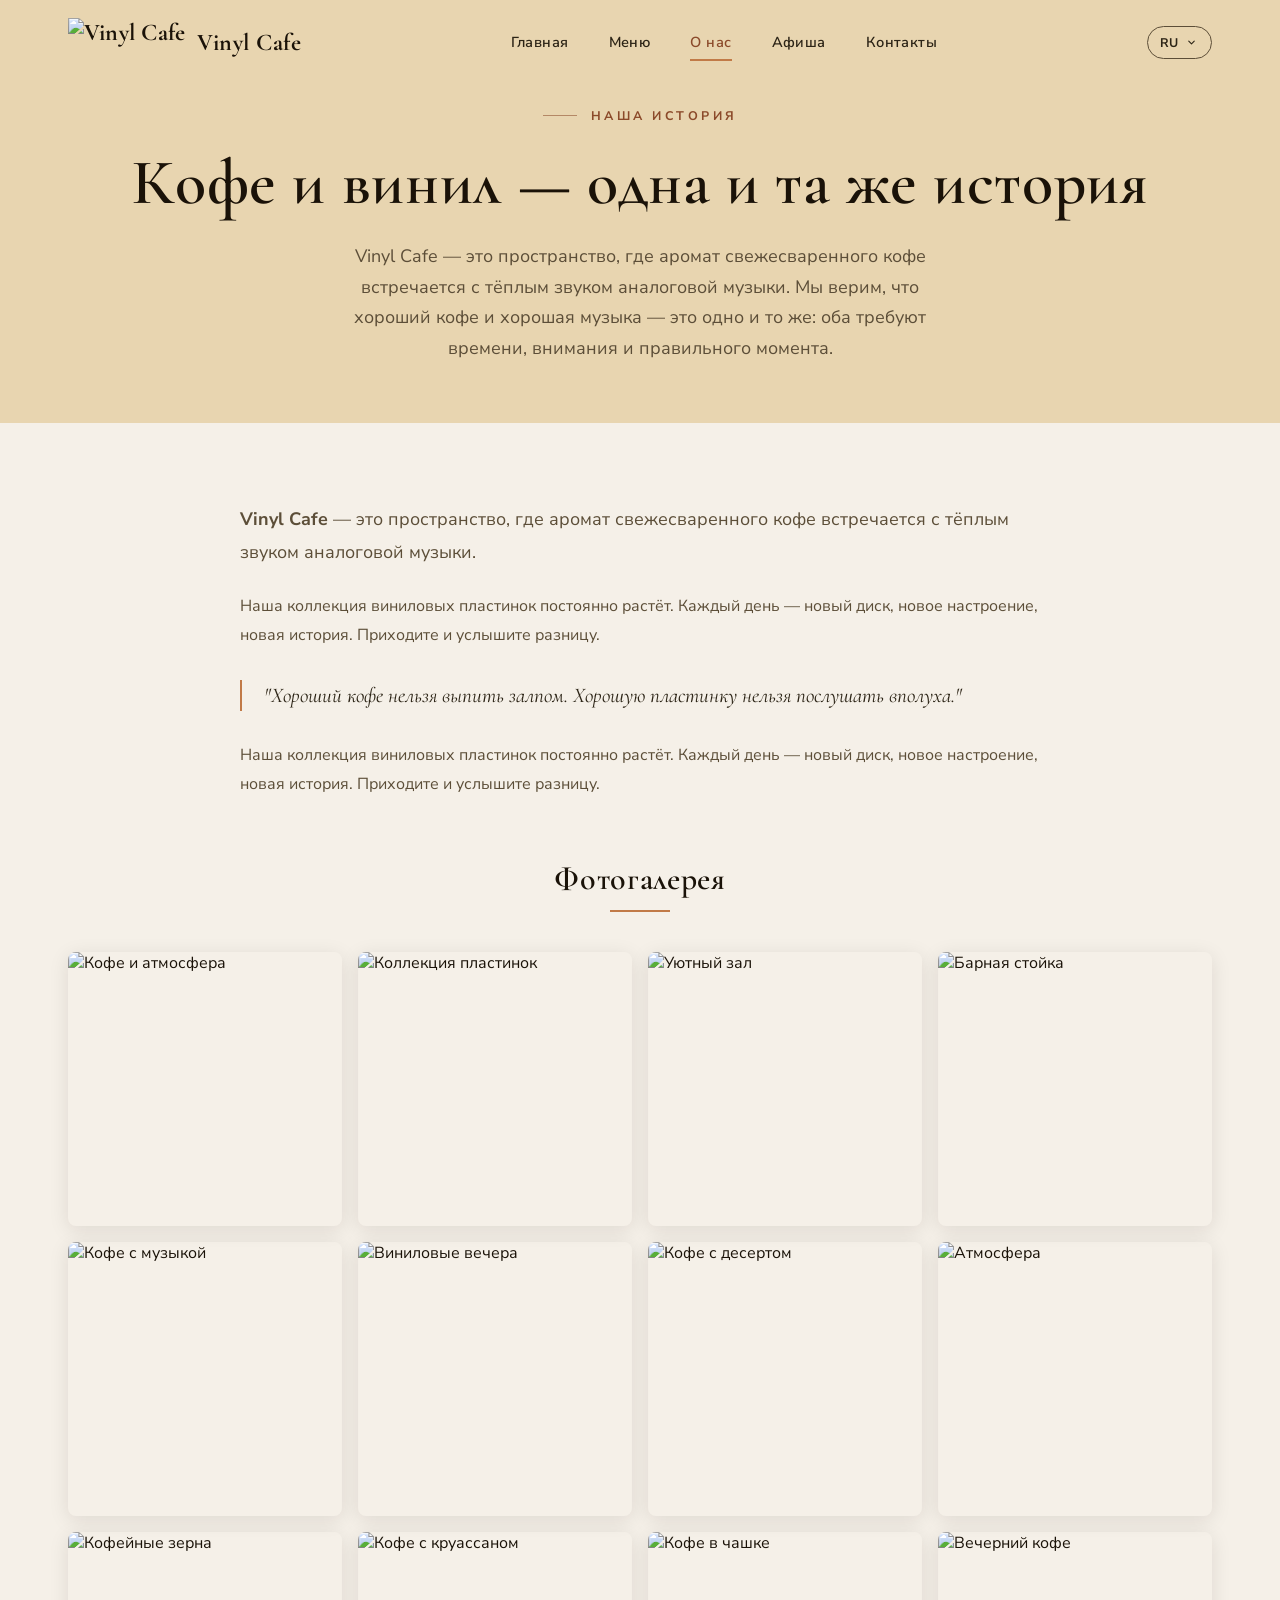
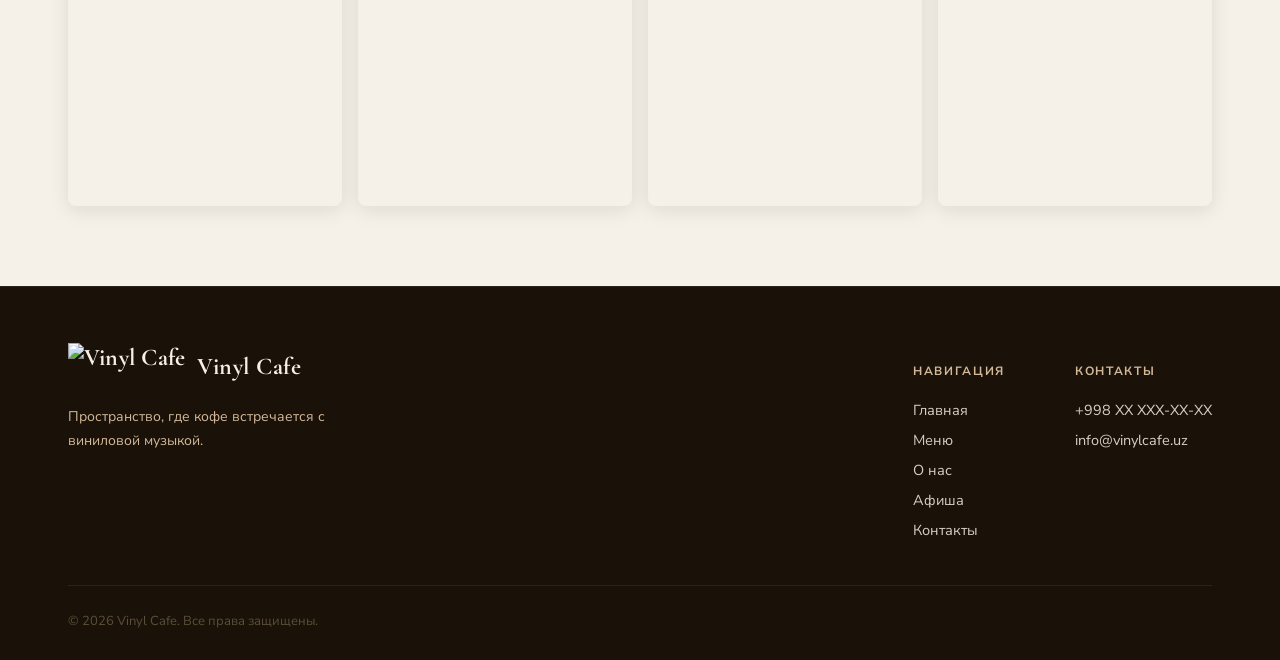
==== about.html @ 0c5d2803 "Add files via upload" ====
<!DOCTYPE html>
<html lang="ru">
<head>
<meta charset="UTF-8">
<meta name="viewport" content="width=device-width, initial-scale=1.0">
<title>О нас — Vinyl Cafe</title>
<meta name="description" content="История Vinyl Cafe — кофе и винил.">
<link rel="preconnect" href="https://fonts.googleapis.com">
<link rel="stylesheet" href="style.css">
</head>
<body>

<!-- ══════════════ NAV ══════════════ -->
<header class="nav" id="siteNav">
  <div class="nav__inner">
        <a href="index.html" class="nav__logo">
          <img src="assets/images/logo_bg.png" alt="Vinyl Cafe" class="nav__logo-img" style="height:48px; width:auto;">
          <span class="nav__logo-text">Vinyl Cafe</span>
        </a>
    <nav class="nav__links">
      <a href="index.html" class="nav__link" data-i18n="nav_home">Главная</a>
      <a href="menu.html" class="nav__link" data-i18n="nav_menu">Меню</a>
      <a href="about.html" class="nav__link active" data-i18n="nav_about">О нас</a>
      <a href="events.html" class="nav__link" data-i18n="nav_events">Афиша</a>
      <a href="contacts.html" class="nav__link" data-i18n="nav_contacts">Контакты</a>
    </nav>
    <div class="nav__right">
      <div class="lang" id="langSwitcher">
        <button class="lang__btn" type="button">
          <span id="langCurrent">RU</span>
          <svg viewBox="0 0 24 24" fill="none"><path d="M6 9l6 6 6-6" stroke-linecap="round" stroke-linejoin="round"/></svg>
        </button>
        <div class="lang__menu">
          <button class="lang__item" data-lang="ru"><span class="lang__flag">RU</span> Русский</button>
          <button class="lang__item" data-lang="en"><span class="lang__flag">EN</span> English</button>
          <button class="lang__item" data-lang="uz"><span class="lang__flag">UZ</span> O'zbekcha</button>
        </div>
      </div>
      <button class="nav__burger" id="burgerBtn"><span></span><span></span><span></span></button>
    </div>
  </div>
</header>

<div class="nav__overlay" id="navOverlay"></div>
<div class="nav__drawer" id="navDrawer">
  <button class="nav__drawer-close" id="drawerClose">
    <svg viewBox="0 0 24 24" fill="none"><path d="M6 6l12 12M18 6L6 18" stroke-linecap="round"/></svg>
  </button>
  <div class="nav__drawer-links">
    <a href="index.html" data-i18n="nav_home">Главная</a>
    <a href="menu.html" data-i18n="nav_menu">Меню</a>
    <a href="about.html" data-i18n="nav_about">О нас</a>
    <a href="events.html" data-i18n="nav_events">Афиша</a>
    <a href="contacts.html" data-i18n="nav_contacts">Контакты</a>
  </div>
</div>

<!-- ══════════════ ABOUT HERO ══════════════ -->
<section class="page-hero" style="background:var(--brown-1);">
  <div class="container" style="text-align:center; padding:100px 0 60px;">
    <div class="eyebrow" style="justify-content:center;" data-i18n="about_eyebrow">Наша история</div>
    <h1 style="font-size:clamp(40px,5vw,64px); margin-top:20px;" data-i18n="about_title">Кофе и винил — одна и та же история</h1>
    <p style="max-width:600px; margin:20px auto 0; font-size:18px;" data-i18n="about_p1">Vinyl Cafe — это пространство, где аромат свежесваренного кофе встречается с тёплым звуком аналоговой музыки.</p>
  </div>
</section>

<!-- ══════════════ ABOUT CONTENT + ГАЛЕРЕЯ ══════════════ -->
<section class="about-page">
  <div class="container">
    <!-- Текстовая часть -->
    <div class="about-page__text-full reveal">
      <div class="about-page__text-full-inner">
        <p style="font-size:18px; line-height:1.8; margin-bottom:24px;">
          <strong>Vinyl Cafe</strong> — это пространство, где аромат свежесваренного кофе встречается с тёплым звуком аналоговой музыки.
        </p>
        <p style="font-size:16px; line-height:1.8; color:var(--ink-light); margin-bottom:24px;" data-i18n="about_p2">
          Мы верим, что хороший кофе и хорошая музыка — это одно и то же: оба требуют времени, внимания и правильного момента.
        </p>
        <div class="about-page__quote">
          "Хороший кофе нельзя выпить залпом. Хорошую пластинку нельзя послушать вполуха."
        </div>
        <p style="font-size:16px; line-height:1.8; color:var(--ink-light); margin-top:24px;">
          Наша коллекция виниловых пластинок постоянно растёт. Каждый день — новый диск, новое настроение, новая история. Приходите и услышите разницу.
        </p>
      </div>
    </div>

    <!-- ══════ ПОЛНОЦЕННАЯ ГАЛЕРЕЯ ══════ -->
    <div class="about-page__gallery-full">
      <h3 class="gallery-title">Фотогалерея</h3>
      <div class="gallery-full-grid">
        <div class="gallery-full-item" onclick="openLightbox(this)">
          <img src="assets/images/пример.jpeg" alt="Кофе и атмосфера">
          <div class="gallery-full-item__overlay">
            <span class="gallery-full-item__icon">🔍</span>
            <span class="gallery-full-item__title">Кофе и атмосфера</span>
          </div>
        </div>
        <div class="gallery-full-item" onclick="openLightbox(this)">
          <img src="assets/images/пример.jpeg" alt="Коллекция пластинок">
          <div class="gallery-full-item__overlay">
            <span class="gallery-full-item__icon">🔍</span>
            <span class="gallery-full-item__title">Коллекция пластинок</span>
          </div>
        </div>
        <div class="gallery-full-item" onclick="openLightbox(this)">
          <img src="assets/images/пример.jpeg" alt="Уютный зал">
          <div class="gallery-full-item__overlay">
            <span class="gallery-full-item__icon">🔍</span>
            <span class="gallery-full-item__title">Уютный зал</span>
          </div>
        </div>
        <div class="gallery-full-item" onclick="openLightbox(this)">
          <img src="assets/images/пример.jpeg" alt="Барная стойка">
          <div class="gallery-full-item__overlay">
            <span class="gallery-full-item__icon">🔍</span>
            <span class="gallery-full-item__title">Барная стойка</span>
          </div>
        </div>
        <div class="gallery-full-item" onclick="openLightbox(this)">
          <img src="assets/images/пример.jpeg" alt="Кофе с музыкой">
          <div class="gallery-full-item__overlay">
            <span class="gallery-full-item__icon">🔍</span>
            <span class="gallery-full-item__title">Кофе с музыкой</span>
          </div>
        </div>
        <div class="gallery-full-item" onclick="openLightbox(this)">
          <img src="assets/images/пример.jpeg" alt="Виниловые вечера">
          <div class="gallery-full-item__overlay">
            <span class="gallery-full-item__icon">🔍</span>
            <span class="gallery-full-item__title">Виниловые вечера</span>
          </div>
        </div>
        <div class="gallery-full-item" onclick="openLightbox(this)">
          <img src="assets/images/пример.jpeg" alt="Кофе с десертом">
          <div class="gallery-full-item__overlay">
            <span class="gallery-full-item__icon">🔍</span>
            <span class="gallery-full-item__title">Кофе с десертом</span>
          </div>
        </div>
        <div class="gallery-full-item" onclick="openLightbox(this)">
          <img src="assets/images/пример.jpeg" alt="Атмосфера">
          <div class="gallery-full-item__overlay">
            <span class="gallery-full-item__icon">🔍</span>
            <span class="gallery-full-item__title">Атмосфера</span>
          </div>
        </div>
        <div class="gallery-full-item" onclick="openLightbox(this)">
          <img src="assets/images/пример.jpeg" alt="Кофейные зерна">
          <div class="gallery-full-item__overlay">
            <span class="gallery-full-item__icon">🔍</span>
            <span class="gallery-full-item__title">Кофейные зерна</span>
          </div>
        </div>
        <div class="gallery-full-item" onclick="openLightbox(this)">
          <img src="assets/images/пример.jpeg" alt="Кофе с круассаном">
          <div class="gallery-full-item__overlay">
            <span class="gallery-full-item__icon">🔍</span>
            <span class="gallery-full-item__title">Кофе с круассаном</span>
          </div>
        </div>
        <div class="gallery-full-item" onclick="openLightbox(this)">
          <img src="assets/images/пример.jpeg" alt="Кофе в чашке">
          <div class="gallery-full-item__overlay">
            <span class="gallery-full-item__icon">🔍</span>
            <span class="gallery-full-item__title">Кофе в чашке</span>
          </div>
        </div>
        <div class="gallery-full-item" onclick="openLightbox(this)">
          <img src="assets/images/пример.jpeg" alt="Вечерний кофе">
          <div class="gallery-full-item__overlay">
            <span class="gallery-full-item__icon">🔍</span>
            <span class="gallery-full-item__title">Вечерний кофе</span>
          </div>
        </div>
      </div>
    </div>
  </div>
</section>

<!-- ══════════════ LIGHTBOX ══════════════ -->
<div class="lightbox" id="lightbox" onclick="closeLightbox()">
  <button class="lightbox__close" onclick="closeLightbox()">✕</button>
  <div class="lightbox__content">
    <img class="lightbox__img" id="lightboxImg" src="" alt="">
    <div class="lightbox__caption" id="lightboxCaption"></div>
  </div>
</div>

<!-- ══════════════ FOOTER ══════════════ -->
<footer class="footer">
  <div class="container">
    <div class="footer__top">
      <div class="footer__brand">
<a href="index.html" class="nav__logo">
  <img src="assets/images/logo_bg.png" alt="Vinyl Cafe" class="nav__logo-img" style="height:48px; width:auto;">
  <span class="nav__logo-text">Vinyl Cafe</span>
</a>
<p data-i18n="footer_desc">Пространство, где кофе встречается с виниловой музыкой.</p>
      </div>
      <div class="footer__cols">
        <div class="footer__col">
          <h5 data-i18n="footer_nav">Навигация</h5>
          <a href="index.html" data-i18n="nav_home">Главная</a>
          <a href="menu.html" data-i18n="nav_menu">Меню</a>
          <a href="about.html" data-i18n="nav_about">О нас</a>
          <a href="events.html" data-i18n="nav_events">Афиша</a>
          <a href="contacts.html" data-i18n="nav_contacts">Контакты</a>
        </div>
        <div class="footer__col">
          <h5 data-i18n="footer_contacts">Контакты</h5>
          <a href="tel:+998900000000">+998 XX XXX-XX-XX</a>
          <a href="mailto:info@vinylcafe.uz">info@vinylcafe.uz</a>
        </div>
      </div>
    </div>
    <div class="footer__bottom">
      <span>© 2026 Vinyl Cafe. <span data-i18n="footer_rights">Все права защищены.</span></span>
    </div>
  </div>
</footer>

<script>
// ══════════════ LIGHTBOX ══════════════
function openLightbox(el) {
  const img = el.querySelector('img');
  const title = el.querySelector('.gallery-full-item__title');
  const lightbox = document.getElementById('lightbox');
  const lightboxImg = document.getElementById('lightboxImg');
  const lightboxCaption = document.getElementById('lightboxCaption');
  
  lightboxImg.src = img.src;
  lightboxImg.alt = img.alt;
  lightboxCaption.textContent = title ? title.textContent : img.alt;
  lightbox.classList.add('active');
  document.body.style.overflow = 'hidden';
}

function closeLightbox() {
  const lightbox = document.getElementById('lightbox');
  lightbox.classList.remove('active');
  document.body.style.overflow = '';
}

document.addEventListener('keydown', function(e) {
  if (e.key === 'Escape') closeLightbox();
});
</script>

<script src="i18n.js"></script>
<script src="script.js"></script>
</body>
</html>
---- style.css ----
@import url('https://fonts.googleapis.com/css2?family=Cormorant+Garamond:ital,wght@0,400;0,500;0,600;0,700;1,500&family=Nunito+Sans:wght@300;400;600;700;800&display=swap');

:root {
  --beige: #F5F0E8;
  --beige-dark: #EDE5D4;
  --brown-1: #E8D5B0;
  --brown-2: #D4B89A;
  --brown-3: #C8A882;
  --brown-4: #BF9B70;
  --ink: #1A1208;
  --ink-mid: #2C2416;
  --ink-light: #5C4E38;
  --accent: #C17A47;
  --accent-dark: #8B4A2A;
  --gold: #B8922A;

  --font-display: 'Cormorant Garamond', 'Georgia', serif;
  --font-body: 'Nunito Sans', 'Arial', sans-serif;

  --ease-vinyl: cubic-bezier(0.45, 0.05, 0.15, 1);
  --ease-soft: cubic-bezier(0.4, 0, 0.2, 1);

  --nav-h: 84px;
  --container: 1240px;
}

*, *::before, *::after { box-sizing: border-box; }
html { scroll-behavior: smooth; }
body {
  margin: 0;
  font-family: var(--font-body);
  color: var(--ink);
  background: var(--beige);
  -webkit-font-smoothing: antialiased;
  overflow-x: hidden;
}
h1, h2, h3, h4 {
  font-family: var(--font-display);
  font-weight: 600;
  color: var(--ink);
  margin: 0;
  letter-spacing: 0.01em;
}
p { margin: 0; line-height: 1.7; color: var(--ink-light); }
a { color: inherit; text-decoration: none; }
img { max-width: 100%; display: block; }
ul { list-style: none; margin: 0; padding: 0; }
button { font-family: inherit; cursor: pointer; background: none; border: none; }
svg { display: block; }

.container {
  max-width: var(--container);
  margin: 0 auto;
  padding: 0 48px;
}

::selection { background: var(--accent); color: var(--beige); }

.eyebrow {
  display: inline-flex;
  align-items: center;
  gap: 14px;
  font-family: var(--font-body);
  font-size: 12.5px;
  font-weight: 700;
  letter-spacing: 0.28em;
  text-transform: uppercase;
  color: var(--accent-dark);
}
.eyebrow::before {
  content: '';
  width: 34px; height: 1px;
  background: var(--accent-dark);
  opacity: 0.55;
}

.section-head {
  max-width: 640px;
  margin-bottom: 56px;
}
.section-head h2 {
  font-size: clamp(32px, 4vw, 46px);
  margin-top: 14px;
  line-height: 1.15;
}
.section-head p { margin-top: 16px; font-size: 17px; }

/* ─── Buttons ─── */
.btn {
  position: relative;
  display: inline-flex;
  align-items: center;
  gap: 10px;
  padding: 15px 32px;
  font-family: var(--font-body);
  font-size: 14px;
  font-weight: 700;
  letter-spacing: 0.05em;
  text-transform: uppercase;
  color: var(--beige);
  background: var(--ink);
  border: 1px solid var(--ink);
  border-radius: 2px;
  overflow: hidden;
  z-index: 1;
  transition: color 0.4s var(--ease-soft), border-color 0.4s var(--ease-soft);
}
.btn::before {
  content: '';
  position: absolute;
  inset: 0;
  background: var(--accent);
  transform: translateX(-102%);
  transition: transform 0.45s var(--ease-soft);
  z-index: -1;
}
.btn:hover::before { transform: translateX(0); }
.btn:hover { border-color: var(--accent); }

.btn--ghost {
  background: transparent;
  color: var(--ink);
  border: 1px solid var(--ink-light);
}
.btn--ghost::before { background: var(--ink); }
.btn--ghost:hover { color: var(--beige); border-color: var(--ink); }
.btn--ghost svg { width: 16px; height: 16px; stroke: currentColor; stroke-width: 2; transition: transform 0.3s var(--ease-soft); }
.btn--ghost:hover svg { transform: translateX(4px); }

/* ============================================================
   NAVIGATION (фикс)
   ============================================================ */
.nav {
  position: fixed;
  top: 0; left: 0; right: 0;
  z-index: 500;
  height: var(--nav-h);
  display: flex;
  align-items: center;
  background: transparent;
  transition: background 0.45s var(--ease-soft), backdrop-filter 0.45s var(--ease-soft), box-shadow 0.45s var(--ease-soft), height 0.35s var(--ease-soft);
}
.nav.is-scrolled {
  height: 68px;
  background: rgba(245, 240, 232, 0.85);
  -webkit-backdrop-filter: blur(14px) saturate(140%);
  backdrop-filter: blur(14px) saturate(140%);
  box-shadow: 0 1px 0 rgba(26,18,8,0.08), 0 12px 30px -18px rgba(26,18,8,0.25);
}
.nav__inner {
  width: 100%;
  max-width: var(--container);
  margin: 0 auto;
  padding: 0 48px;
  display: flex;
  align-items: center;
  justify-content: space-between;
}
.nav__logo {
  display: flex;
  align-items: center;
  gap: 12px;
  font-family: var(--font-display);
  font-size: 24px;
  font-weight: 700;
  color: var(--ink);
  letter-spacing: 0.01em;
}
.nav__logo .disc {
  width: 28px; height: 28px;
  border-radius: 50%;
  background: radial-gradient(circle at 35% 30%, #3a2c18, var(--ink) 70%);
  border: 2px solid var(--accent);
  position: relative;
  flex-shrink: 0;
}
.nav__logo .disc::after {
  content:'';
  position: absolute; inset: 0; margin: auto;
  width: 6px; height: 6px; border-radius: 50%;
  background: var(--beige);
}
.nav__logo-text { letter-spacing: 0.02em; }

.nav__links {
  display: flex;
  align-items: center;
  gap: 40px;
}
.nav__link {
  position: relative;
  font-size: 14.5px;
  font-weight: 600;
  letter-spacing: 0.03em;
  color: var(--ink-mid);
  padding: 6px 0;
  transition: color 0.3s var(--ease-soft);
}
.nav__link::after {
  content:'';
  position: absolute;
  left: 0; bottom: -3px;
  height: 2px; width: 0;
  background: var(--accent);
  transition: width 0.35s var(--ease-soft);
}
.nav__link:hover, .nav__link.active { color: var(--accent-dark); }
.nav__link:hover::after, .nav__link.active::after { width: 100%; }

.nav__right { display: flex; align-items: center; gap: 22px; }

/* Language Switcher */
.lang { position: relative; }
.lang__btn {
  display: flex;
  align-items: center;
  gap: 7px;
  background: transparent;
  border: 1px solid var(--ink-light);
  border-radius: 20px;
  padding: 7px 14px 7px 12px;
  font-size: 12.5px;
  font-weight: 700;
  letter-spacing: 0.06em;
  color: var(--ink-mid);
  transition: border-color 0.3s, background 0.3s;
}
.lang__btn:hover { border-color: var(--accent-dark); background: rgba(193,122,71,0.08); }
.lang__btn svg { width: 11px; height: 11px; stroke: currentColor; stroke-width: 2.4; transition: transform 0.3s var(--ease-soft); }
.lang.is-open .lang__btn svg { transform: rotate(180deg); }
.lang__menu {
  position: absolute;
  top: calc(100% + 10px);
  right: 0;
  min-width: 148px;
  background: var(--beige);
  border: 1px solid rgba(26,18,8,0.1);
  border-radius: 10px;
  box-shadow: 0 18px 40px -14px rgba(26,18,8,0.35);
  padding: 6px;
  opacity: 0;
  visibility: hidden;
  transform: translateY(-8px);
  transition: opacity 0.28s var(--ease-soft), transform 0.28s var(--ease-soft), visibility 0.28s;
}
.lang.is-open .lang__menu { opacity: 1; visibility: visible; transform: translateY(0); }
.lang__item {
  display: flex;
  align-items: center;
  gap: 10px;
  width: 100%;
  padding: 9px 10px;
  font-size: 13.5px;
  font-weight: 600;
  color: var(--ink-mid);
  border-radius: 6px;
  text-align: left;
  transition: background 0.2s, color 0.2s;
}
.lang__item:hover { background: var(--brown-1); color: var(--ink); }
.lang__flag {
  width: 22px; height: 16px;
  display: inline-flex; align-items:center; justify-content:center;
  font-size: 10px; font-weight: 800;
  background: var(--brown-2); border-radius: 3px; color: var(--ink);
}

.nav__burger {
  display: none;
  flex-direction: column;
  justify-content: center;
  gap: 5px;
  width: 40px; height: 40px;
}
.nav__burger span {
  display: block; height: 2px; width: 100%;
  background: var(--ink);
  border-radius: 2px;
  transition: transform 0.35s var(--ease-soft), opacity 0.25s var(--ease-soft);
}
.nav__burger.is-active span:nth-child(1){ transform: translateY(7px) rotate(45deg); }
.nav__burger.is-active span:nth-child(2){ opacity: 0; }
.nav__burger.is-active span:nth-child(3){ transform: translateY(-7px) rotate(-45deg); }

.nav__drawer {
  position: fixed;
  top: 0; right: 0;
  width: min(340px, 82vw);
  height: 100vh;
  background: var(--ink);
  z-index: 600;
  padding: 100px 40px 40px;
  transform: translateX(100%);
  transition: transform 0.55s var(--ease-vinyl);
  display: flex; flex-direction: column; gap: 34px;
}
.nav__drawer.is-open { transform: translateX(0); }
.nav__drawer-close {
  position: absolute;
  top: 28px; right: 28px;
  width: 40px; height: 40px;
  color: var(--beige);
}
.nav__drawer-close svg { width: 22px; height: 22px; stroke: currentColor; stroke-width: 1.7; }
.nav__drawer-links { display: flex; flex-direction: column; gap: 6px; }
.nav__drawer-links a {
  font-family: var(--font-display);
  font-size: 30px;
  font-weight: 600;
  color: var(--brown-1);
  padding: 10px 0;
  border-bottom: 1px solid rgba(245,240,232,0.08);
  opacity: 0;
  transform: translateY(14px);
  transition: opacity 0.5s var(--ease-soft), transform 0.5s var(--ease-soft), color 0.3s;
}
.nav__drawer.is-open .nav__drawer-links a { opacity: 1; transform: translateY(0); }
.nav__drawer-links a:hover { color: var(--accent); }
.nav__drawer-links a:nth-child(1){ transition-delay: 0.08s; }
.nav__drawer-links a:nth-child(2){ transition-delay: 0.14s; }
.nav__drawer-links a:nth-child(3){ transition-delay: 0.2s; }
.nav__drawer-links a:nth-child(4){ transition-delay: 0.26s; }
.nav__drawer-links a:nth-child(5){ transition-delay: 0.32s; }

.nav__overlay {
  position: fixed; inset: 0;
  background: rgba(26,18,8,0.45);
  z-index: 550;
  opacity: 0; visibility: hidden;
  transition: opacity 0.4s var(--ease-soft), visibility 0.4s;
}
.nav__overlay.is-open { opacity: 1; visibility: visible; }

/* ============================================================
   HERO (ФИКС)
   ============================================================ */
.hero {
  position: relative;
  min-height: 100vh; /* оставляем */
  padding-top: var(--nav-h);
  display: flex;
  align-items: center;
  overflow: hidden;
  background-color: var(--brown-1);
  transition: background-color 0.9s var(--ease-soft);
}

.hero__content {
  position: relative;
  z-index: 3;
  width: 100%;
  max-width: var(--container);
  margin: 0 auto;
  padding: 60px 48px;
  display: grid;
  grid-template-columns: 45% 55%;
  gap: 40px;
  align-items: center;
  min-height: calc(100vh - var(--nav-h)); /* было так, оставляем */
}
.hero__grain {
  position: absolute; inset: 0;
  z-index: 1;
  opacity: 0.04;
  mix-blend-mode: multiply;
  background-image: url("data:image/svg+xml,%3Csvg xmlns='http://www.w3.org/2000/svg' width='120' height='120'%3E%3Cfilter id='n'%3E%3CfeTurbulence type='fractalNoise' baseFrequency='0.9' numOctaves='2' stitchTiles='stitch'/%3E%3C/filter%3E%3Crect width='100%25' height='100%25' filter='url(%23n)'/%3E%3C/svg%3E");
  pointer-events: none;
}

.hero__text { max-width: 560px; }

.hero__eyebrow {
  display: flex;
  align-items: center;
  gap: 14px;
  margin-bottom: 26px;
}
.hero__eyebrow-line { width: 40px; height: 1px; background: currentColor; opacity: 0.5; }
.hero__eyebrow-text {
  font-size: 12.5px;
  font-weight: 800;
  letter-spacing: 0.32em;
  text-transform: uppercase;
  transition: color 0.6s var(--ease-soft);
}
.hero__slogan {
  font-size: clamp(48px, 6.5vw, 82px);
  line-height: 1.06;
  font-weight: 700;
  min-height: 3.4em; /* ← УЖЕ ЕСТЬ, ЭТО ФИКСИРУЕТ ВЫСОТУ СЛОГАНА */
}
.hero__slogan em {
  font-style: italic;
  font-weight: 500;
  color: var(--accent-dark);
}
.hero__slogan span { display: block; transition: opacity 0.4s var(--ease-soft); }

.hero__sub {
  margin-top: 26px;
  font-size: 18px;
  line-height: 1.65;
  max-width: 440px;
  min-height: 3.4em; /* ← УЖЕ ЕСТЬ, ФИКСИРУЕТ ВЫСОТУ ПОДЗАГОЛОВКА */
}


.hero__actions {
  display: flex;
  align-items: center;
  gap: 18px;
  margin-top: 42px;
}

/* VINYL AREA — увеличенная пластинка */
.hero__vinyl-area {
  position: relative;
  height: 100%;
  min-height: 520px;
  display: flex;
  align-items: center;
  justify-content: center;
  z-index: 2;
}
.hero__vinyl-wrapper {
  position: relative;
  width: min(560px, 42vw);
  aspect-ratio: 1;
  filter: drop-shadow(0 40px 60px rgba(26,18,8,0.35)) drop-shadow(0 8px 18px rgba(26,18,8,0.25));
}
.hero__vinyl-glow {
  position: absolute;
  inset: -14%;
  border-radius: 50%;
  background: radial-gradient(circle, var(--accent) 0%, transparent 68%);
  opacity: 0.35;
  filter: blur(30px);
  z-index: -1;
  transition: background 0.8s var(--ease-soft);
  animation: glowPulse 4.5s ease-in-out infinite;
}
@keyframes glowPulse {
  0%, 100%{ opacity: 0.28; transform: scale(1); }
  50%{ opacity: 0.42; transform: scale(1.035); }
}
.hero__vinyl-wrapper svg { width: 100%; height: 100%; }

/* Dust */
.hero__dust { position:absolute; inset:0; pointer-events:none; }
.hero__dust span {
  position: absolute;
  width: 2px; height: 2px;
  background: rgba(255,255,255,0.5);
  border-radius: 50%;
}

.hero__scroll {
  position: absolute;
  bottom: 34px;
  left: 50%;
  transform: translateX(-50%);
  z-index: 3;
  display: flex;
  flex-direction: column;
  align-items: center;
  gap: 8px;
  font-size: 11px;
  letter-spacing: 0.25em;
  text-transform: uppercase;
  color: var(--ink-light);
  opacity: 0.7;
  pointer-events: none; /* чтобы не мешал кликам */
}
.hero__scroll .line {
  width: 1px; height: 34px;
  background: linear-gradient(to bottom, var(--ink-light), transparent);
  overflow: hidden;
  position: relative;
}
.hero__scroll .line::after {
  content:'';
  position: absolute; top:-100%; left:0; width:100%; height:100%;
  background: var(--accent-dark);
  animation: scrollDown 2s ease-in-out infinite;
}
@keyframes scrollDown {
  0%{ top:-100%; } 60%{ top:100%; } 100%{ top:100%; }
}

/* ============================================================
   STATS
   ============================================================ */
.stats {
  background: var(--ink);
  padding: 84px 0;
}
.stats__grid {
  display: grid;
  grid-template-columns: repeat(4, 1fr);
  gap: 0;
}
.stat {
  padding: 0 32px;
  text-align: center;
  opacity: 0;
  transform: translateY(24px);
  transition: opacity 0.7s var(--ease-soft), transform 0.7s var(--ease-soft);
}
.stat.is-visible { opacity: 1; transform: translateY(0); }
.stat + .stat::before {
  content:'';
  position: absolute;
  left: 0; top: 50%; transform: translateY(-50%);
  width: 1px; height: 56px;
  background: rgba(245,240,232,0.14);
}
.stat { position: relative; }
.stat__icon {
  width: 40px; height: 40px;
  margin: 0 auto 18px;
  color: var(--accent);
}
.stat__icon svg { width: 100%; height: 100%; stroke: currentColor; fill: none; stroke-width: 1.4; }
.stat__num {
  font-family: var(--font-display);
  font-size: clamp(38px, 4vw, 54px);
  font-weight: 700;
  color: var(--beige);
  line-height: 1;
}
.stat__num .suffix { color: var(--accent); }
.stat__label {
  margin-top: 12px;
  font-size: 13px;
  letter-spacing: 0.14em;
  text-transform: uppercase;
  color: var(--brown-2);
  font-weight: 600;
}

/* ============================================================
   ABOUT PAGE — ГАЛЕРЕЯ
   ============================================================ */
.about-page { padding: 80px 0; background: var(--beige); }
.about-page__grid {
  display: grid;
  grid-template-columns: 1fr 1.4fr;
  gap: 70px;
  align-items: start;
}
.about-page__text p { font-size: 16.5px; margin-bottom: 18px; }
.about-page__quote {
  margin: 30px 0;
  padding-left: 22px;
  border-left: 2px solid var(--accent);
  font-family: var(--font-display);
  font-style: italic;
  font-size: 21px;
  color: var(--ink-mid);
  line-height: 1.5;
}

/* Gallery Grid — много фото */
.about-page__gallery { width: 100%; }
.gallery-grid {
  display: grid;
  grid-template-columns: repeat(3, 1fr);
  grid-template-rows: auto;
  gap: 12px;
}
.gallery-item {
  position: relative;
  overflow: hidden;
  border-radius: 4px;
  box-shadow: 0 8px 30px rgba(26,18,8,0.12);
  transition: transform 0.4s var(--ease-soft), box-shadow 0.4s var(--ease-soft);
}
.gallery-item:hover {
  transform: scale(1.02);
  box-shadow: 0 16px 50px rgba(26,18,8,0.2);
  z-index: 2;
}
.gallery-item img {
  width: 100%;
  height: 100%;
  object-fit: cover;
  display: block;
  transition: transform 0.6s var(--ease-soft);
}
.gallery-item:hover img { transform: scale(1.05); }
.gallery-item figcaption {
  position: absolute;
  bottom: 0; left: 0; right: 0;
  padding: 30px 16px 14px;
  background: linear-gradient(to top, rgba(26,18,8,0.7), transparent);
  color: var(--beige);
  font-family: var(--font-display);
  font-size: 14px;
  font-style: italic;
  opacity: 0;
  transition: opacity 0.4s var(--ease-soft);
}
.gallery-item:hover figcaption { opacity: 1; }

.gallery-item--1 { grid-column: 1 / 3; grid-row: 1 / 3; aspect-ratio: 1/1; }
.gallery-item--2 { grid-column: 3 / 4; grid-row: 1 / 2; aspect-ratio: 1/1; }
.gallery-item--3 { grid-column: 3 / 4; grid-row: 2 / 3; aspect-ratio: 1/1; }
.gallery-item--4 { grid-column: 1 / 2; grid-row: 3 / 4; aspect-ratio: 1/1; }
.gallery-item--5 { grid-column: 2 / 3; grid-row: 3 / 4; aspect-ratio: 1/1; }
.gallery-item--6 { grid-column: 3 / 4; grid-row: 3 / 4; aspect-ratio: 1/1; }

/* ============================================================
   MENU PREVIEW
   ============================================================ */
.menu-preview { padding: 100px 0; background: var(--beige-dark); }
.menu-grid {
  display: grid;
  grid-template-columns: repeat(3, 1fr);
  gap: 28px;
}
.menu-card {
  position: relative;
  padding: 40px 28px;
  background: var(--beige);
  border: 1px solid rgba(26,18,8,0.08);
  border-radius: 4px;
  overflow: hidden;
  opacity: 0;
  transform: translateY(28px);
  transition: opacity 0.6s var(--ease-soft), transform 0.6s var(--ease-soft), box-shadow 0.4s var(--ease-soft), border-color 0.4s var(--ease-soft);
}
.menu-card.is-visible { opacity: 1; transform: translateY(0); }
.menu-card::after {
  content:'';
  position: absolute; left: 0; bottom: 0; right: 0;
  height: 3px;
  background: var(--accent);
  transform: scaleX(0);
  transform-origin: left;
  transition: transform 0.5s var(--ease-soft);
}
.menu-card:hover {
  box-shadow: 0 30px 50px -24px rgba(26,18,8,0.3);
  border-color: transparent;
}
.menu-card:hover::after { transform: scaleX(1); }
.menu-card__icon {
  width: 46px; height: 46px;
  margin-bottom: 22px;
  color: var(--accent-dark);
  transition: transform 0.4s var(--ease-soft);
}
.menu-card:hover .menu-card__icon { transform: translateY(-4px) rotate(-4deg); }
.menu-card__icon svg { width: 100%; height: 100%; fill: none; stroke: currentColor; stroke-width: 1.3; }
.menu-card h3 { font-size: 24px; margin-bottom: 8px; }
.menu-card p { font-size: 14.5px; }
.menu-card__num {
  position: absolute; top: 24px; right: 26px;
  font-family: var(--font-display);
  font-style: italic;
  font-size: 15px;
  color: var(--brown-4);
}
.menu-preview__cta { text-align: center; margin-top: 56px; }

/* ============================================================
   EVENTS
   ============================================================ */
.events-list { display: flex; flex-direction: column; }
.event-row {
  display: grid;
  grid-template-columns: 140px 1px 1fr auto;
  align-items: center;
  gap: 34px;
  padding: 30px 0;
  border-bottom: 1px solid rgba(26,18,8,0.1);
  opacity: 0;
  transform: translateY(20px);
  transition: opacity 0.6s var(--ease-soft), transform 0.6s var(--ease-soft), background 0.3s;
}
.event-row.is-visible { opacity: 1; transform: translateY(0); }
.event-row:first-child { border-top: 1px solid rgba(26,18,8,0.1); }
.event-date .d { font-family: var(--font-display); font-size: 36px; font-weight: 700; line-height: 1; color: var(--accent-dark); }
.event-date .m { font-size: 12px; letter-spacing: 0.16em; text-transform: uppercase; color: var(--ink-light); margin-top: 4px; }
.event-sep { height: 54px; background: rgba(26,18,8,0.1); }
.event-body h3 { font-size: 22px; margin-bottom: 6px; }
.event-body p { font-size: 14.5px; }
.event-tag {
  justify-self: end;
  padding: 8px 18px;
  border: 1px solid var(--ink-light);
  border-radius: 20px;
  font-size: 12px;
  font-weight: 700;
  letter-spacing: 0.05em;
  text-transform: uppercase;
  color: var(--ink-mid);
  white-space: nowrap;
}

/* ============================================================
   CONTACTS
   ============================================================ */
.contacts__grid {
  display: grid;
  grid-template-columns: 1fr 1fr;
  gap: 70px;
  align-items: start;
}
.contact-item {
  display: flex;
  gap: 18px;
  padding: 22px 0;
  border-bottom: 1px solid rgba(26,18,8,0.1);
}
.contact-item:first-child{ padding-top: 0; }
.contact-item__icon {
  width: 22px; height: 22px;
  flex-shrink: 0;
  margin-top: 3px;
  color: var(--accent);
}
.contact-item__icon svg { width:100%; height:100%; fill:none; stroke:currentColor; stroke-width:1.6; }
.contact-item h4 {
  font-size: 12px;
  letter-spacing: 0.14em;
  text-transform: uppercase;
  color: var(--ink-light);
  font-weight: 700;
  margin-bottom: 6px;
  font-family: var(--font-body);
}
.contact-item a, .contact-item span {
  font-size: 17px;
  color: var(--ink);
  transition: color 0.25s;
}
.contact-item a:hover{ color: var(--accent-dark); }
.contacts__social { display: flex; gap: 14px; margin-top: 30px; }
.social-btn {
  width: 44px; height: 44px;
  display: flex; align-items: center; justify-content: center;
  border: 1px solid rgba(26,18,8,0.2);
  border-radius: 50%;
  color: var(--ink);
  transition: background 0.3s, border-color 0.3s, transform 0.3s;
}
.social-btn svg { width: 18px; height: 18px; fill: none; stroke: currentColor; stroke-width: 1.6; }
.social-btn:hover { background: var(--accent); border-color: var(--accent); color: var(--beige); transform: translateY(-3px); }

.contacts__map {
  position: relative;
  height: 100%;
  min-height: 380px;
  border-radius: 6px;
  overflow: hidden;
  background:
    repeating-linear-gradient(0deg, rgba(26,18,8,0.05) 0 1px, transparent 1px 40px),
    repeating-linear-gradient(90deg, rgba(26,18,8,0.05) 0 1px, transparent 1px 40px),
    var(--beige-dark);
  display: flex;
  align-items: center;
  justify-content: center;
  border: 1px solid rgba(26,18,8,0.1);
}
.contacts__map .pin {
  display: flex; flex-direction: column; align-items: center; gap: 12px;
  color: var(--ink-light);
  text-align: center;
}
.contacts__map .pin svg { width: 30px; height: 30px; stroke: var(--accent); fill: none; stroke-width: 1.6; }
.contacts__map .pin span { font-size: 13px; letter-spacing: 0.08em; }

/* ============================================================
   FOOTER
   ============================================================ */
.footer {
  background: var(--ink);
  color: var(--brown-2);
  padding: 56px 0 30px;
  border-top: 1px solid rgba(245,240,232,0.08);
}
.footer__top {
  display: flex;
  justify-content: space-between;
  align-items: flex-start;
  gap: 40px;
  padding-bottom: 40px;
}
.footer__brand{ max-width: 300px; }
.footer__brand .nav__logo{ color: var(--beige); margin-bottom: 14px; }
.footer__brand p{ font-size: 14px; color: var(--brown-2); }
.footer__cols{ display: flex; gap: 70px; }
.footer__col h5 {
  font-size: 12px; letter-spacing: 0.14em; text-transform: uppercase;
  color: var(--brown-2); margin-bottom: 16px; font-weight: 700;
}
.footer__col a {
  display: block; font-size: 14.5px; color: var(--beige);
  padding: 5px 0; opacity: 0.85; transition: opacity 0.25s, color 0.25s;
}
.footer__col a:hover{ opacity: 1; color: var(--accent); }
.footer__bottom {
  display: flex; justify-content: space-between; align-items: center;
  padding-top: 26px; border-top: 1px solid rgba(245,240,232,0.08);
  font-size: 13px; color: var(--ink-light);
}
.footer__social{ display: flex; gap: 12px; }

/* ============================================================
   MENU PAGE
   ============================================================ */
.menu-tabs-wrap {
  position: sticky;
  top: 68px;
  z-index: 100;
  background: rgba(245,240,232,0.9);
  backdrop-filter: blur(10px);
  border-bottom: 1px solid rgba(26,18,8,0.08);
}
.menu-tabs {
  max-width: var(--container);
  margin: 0 auto;
  padding: 0 48px;
  display: flex;
  gap: 8px;
  overflow-x: auto;
  scrollbar-width: none;
}
.menu-tabs::-webkit-scrollbar{ display: none; }
.menu-tabs__link {
  flex-shrink: 0;
  padding: 18px 20px;
  font-size: 13.5px;
  font-weight: 700;
  letter-spacing: 0.03em;
  color: var(--ink-light);
  border-bottom: 2px solid transparent;
  transition: color 0.3s, border-color 0.3s;
  white-space: nowrap;
}
.menu-tabs__link:hover{ color: var(--ink); }
.menu-tabs__link.active{ color: var(--accent-dark); border-color: var(--accent-dark); }

.menu-body { padding: 70px 0 130px; background: var(--beige); }
.menu-section { padding: 40px 0; scroll-margin-top: 150px; }
.menu-section__head {
  display: flex; align-items: baseline; gap: 16px;
  margin-bottom: 30px;
  padding-bottom: 16px;
  border-bottom: 1px solid rgba(26,18,8,0.12);
}
.menu-section__num {
  font-family: var(--font-display);
  font-style: italic;
  font-size: 18px;
  color: var(--accent-dark);
}
.menu-section__head h2 { font-size: clamp(26px, 3vw, 34px); }
.menu-item-list { display: flex; flex-direction: column; }
.menu-item {
  display: flex;
  align-items: baseline;
  gap: 16px;
  padding: 18px 4px;
  border-bottom: 1px dashed rgba(26,18,8,0.14);
  transition: background 0.25s;
}
.menu-item:hover{ background: rgba(193,122,71,0.06); }
.menu-item:last-child{ border-bottom: none; }
.menu-item__info h4 { font-family: var(--font-display); font-size: 20px; font-weight: 600; }
.menu-item__info p { font-size: 14px; margin-top: 3px; }
.menu-item__dots {
  flex: 1;
  border-bottom: 1px dotted rgba(26,18,8,0.25);
  margin: 0 4px;
  transform: translateY(-6px);
  min-width: 20px;
}
.menu-item__price {
  font-family: var(--font-display);
  font-size: 18px;
  font-weight: 600;
  color: var(--ink-mid);
  white-space: nowrap;
}

/* ============================================================
   RESPONSIVE
   ============================================================ */
@media (max-width: 1200px) {
  .container, .nav__inner { padding: 0 32px; }
  .hero__content { padding: 50px 32px; }
  .hero__vinyl-wrapper { width: min(480px, 40vw); }
}

@media (max-width: 1020px) {
  .hero__content {
    grid-template-columns: 1fr;
    gap: 30px;
    min-height: auto;
    padding: 40px 32px 60px;
  }
  .hero__vinyl-area { min-height: 340px; }
  .hero__vinyl-wrapper { width: min(380px, 70vw); }
  .hero__slogan { font-size: clamp(40px, 7vw, 52px); }
  .stats__grid { grid-template-columns: repeat(2, 1fr); gap: 40px 0; }
  .stat + .stat::before { display: none; }
  .about-page__grid { grid-template-columns: 1fr; gap: 50px; }
  .gallery-grid { grid-template-columns: repeat(2, 1fr); }
  .gallery-item--1 { grid-column: 1 / 3; grid-row: 1 / 2; aspect-ratio: 16/10; }
  .gallery-item--2 { grid-column: 1 / 2; grid-row: 2 / 3; aspect-ratio: 1/1; }
  .gallery-item--3 { grid-column: 2 / 3; grid-row: 2 / 3; aspect-ratio: 1/1; }
  .gallery-item--4 { grid-column: 1 / 2; grid-row: 3 / 4; aspect-ratio: 1/1; }
  .gallery-item--5 { grid-column: 2 / 3; grid-row: 3 / 4; aspect-ratio: 1/1; }
  .gallery-item--6 { grid-column: 1 / 3; grid-row: 4 / 5; aspect-ratio: 16/10; }
  .contacts__grid { grid-template-columns: 1fr; gap: 46px; }
  .menu-grid { grid-template-columns: repeat(2, 1fr); }
  .footer__top { flex-direction: column; gap: 30px; }
  .footer__cols { gap: 40px; flex-wrap: wrap; }
}

@media (max-width: 768px) {
  .nav__links { display: none; }
  .nav__burger { display: flex; }
  .container, .nav__inner { padding: 0 22px; }
  .hero__content { padding: 30px 22px 60px; }
  .hero__slogan { font-size: 38px; min-height: 0; }
  .hero__sub { min-height: 0; font-size: 16px; }
  .hero__actions { flex-direction: column; align-items: stretch; }
  .hero__actions .btn { justify-content: center; }
  .hero__vinyl-wrapper { width: min(280px, 75vw); }
  .hero__vinyl-area { min-height: 280px; }
  .stats { padding: 60px 0; }
  .stats__grid { grid-template-columns: 1fr 1fr; gap: 30px 0; }
  .stat { padding: 0 16px; }
  .about-page { padding: 60px 0; }
  .about-page__grid { gap: 40px; }
  .gallery-grid { gap: 8px; }
  .menu-preview { padding: 60px 0; }
  .menu-grid { grid-template-columns: 1fr; }
  .event-row { grid-template-columns: 1fr; gap: 10px; }
  .event-sep { display: none; }
  .event-tag { justify-self: start; }
  .menu-tabs { padding: 0 22px; }
  .menu-body { padding: 40px 0 90px; }
  .menu-item { flex-wrap: wrap; }
  .menu-item__dots { display: none; }
  .menu-item__price { margin-left: auto; }
  .footer__bottom { flex-direction: column; gap: 14px; text-align: center; }
}

@media (max-width: 480px) {
  .hero__slogan { font-size: 32px; }
  .gallery-grid { gap: 6px; }
  .gallery-item figcaption { font-size: 12px; padding: 20px 10px 10px; }
}
/* ============================================================
   ABOUT PREVIEW (на главной)
   ============================================================ */
.about-preview {
  padding: 100px 0;
  background: var(--beige);
}
.about-preview__grid {
  display: grid;
  grid-template-columns: 1fr 1.2fr;
  gap: 70px;
  align-items: center;
}
.about-preview__text p {
  font-size: 16px;
  line-height: 1.8;
  color: var(--ink-light);
  margin-bottom: 16px;
}
.about-preview__text h2 {
  font-size: clamp(30px, 3.6vw, 42px);
  margin: 14px 0 24px;
  line-height: 1.15;
}
.about-preview__grid-photos {
  display: grid;
  grid-template-columns: 1fr 1fr;
  gap: 12px;
}
.about-preview__img {
  width: 100%;
  height: 200px;
  object-fit: cover;
  border-radius: 4px;
  box-shadow: 0 8px 30px rgba(26,18,8,0.12);
  transition: transform 0.4s ease, box-shadow 0.4s ease;
}
.about-preview__img:hover {
  transform: scale(1.03);
  box-shadow: 0 16px 50px rgba(26,18,8,0.2);
}
.about-preview__img--1 { grid-column: 1 / 2; grid-row: 1 / 3; height: 412px; }
.about-preview__img--2 { grid-column: 2 / 3; grid-row: 1 / 2; height: 200px; }
.about-preview__img--3 { grid-column: 2 / 3; grid-row: 2 / 3; height: 200px; }
.about-preview__img--4 { grid-column: 1 / 3; grid-row: 3 / 4; height: 200px; }

@media (max-width: 768px) {
  .about-preview__grid {
    grid-template-columns: 1fr;
    gap: 40px;
  }
  
  .about-preview__grid-photos {
    display: grid;
    grid-template-columns: 1fr 1fr;
    grid-template-rows: auto auto auto;
    gap: 8px;
  }
  
  .about-preview__img {
    width: 100%;
    object-fit: cover;
  }
  
  .about-preview__img--2 { 
    grid-column: 1 / 2; 
    grid-row: 1 / 2; 
    height: 180px;
  }
  
  .about-preview__img--3 { 
    grid-column: 2 / 3; 
    grid-row: 1 / 2; 
    height: 180px;
  }
  
  .about-preview__img--1 { 
    grid-column: 1 / 3; 
    grid-row: 2 / 3; 
    height: 320px;
  }
  
  .about-preview__img--4 { 
    grid-column: 1 / 3; 
    grid-row: 3 / 4; 
    height: 200px;
  }
}
/* ============================================================
   GALLERY ITEMS (для about.html с оверлеем)
   ============================================================ */
.gallery-item {
  position: relative;
  overflow: hidden;
  border-radius: 4px;
  box-shadow: 0 8px 30px rgba(26,18,8,0.12);
  cursor: pointer;
  transition: transform 0.4s ease, box-shadow 0.4s ease;
}
.gallery-item:hover {
  transform: scale(1.02);
  box-shadow: 0 16px 50px rgba(26,18,8,0.25);
  z-index: 2;
}
.gallery-item img {
  width: 100%;
  height: 100%;
  object-fit: cover;
  display: block;
  transition: transform 0.6s ease;
}
.gallery-item:hover img { transform: scale(1.05); }

.gallery-item__overlay {
  position: absolute;
  inset: 0;
  background: rgba(26,18,8,0.5);
  display: flex;
  flex-direction: column;
  align-items: center;
  justify-content: center;
  opacity: 0;
  transition: opacity 0.4s ease;
  gap: 8px;
}
.gallery-item:hover .gallery-item__overlay { opacity: 1; }
.gallery-item__icon {
  font-size: 28px;
  color: white;
  opacity: 0.8;
}
.gallery-item__title {
  color: white;
  font-family: var(--font-display);
  font-size: 16px;
  font-style: italic;
  letter-spacing: 0.02em;
}

/* ============================================================
   LIGHTBOX
   ============================================================ */
.lightbox {
  position: fixed;
  inset: 0;
  background: rgba(0,0,0,0.92);
  z-index: 9999;
  display: flex;
  align-items: center;
  justify-content: center;
  opacity: 0;
  visibility: hidden;
  transition: opacity 0.4s ease, visibility 0.4s ease;
}
.lightbox.active {
  opacity: 1;
  visibility: visible;
}
.lightbox__close {
  position: absolute;
  top: 24px;
  right: 32px;
  font-size: 32px;
  color: white;
  background: none;
  border: none;
  cursor: pointer;
  opacity: 0.7;
  transition: opacity 0.3s;
}
.lightbox__close:hover { opacity: 1; }

.lightbox__content {
  max-width: 80vw;
  max-height: 80vh;
  display: flex;
  flex-direction: column;
  align-items: center;
}
.lightbox__img {
  max-width: 80vw;
  max-height: 70vh;
  object-fit: contain;
  border-radius: 4px;
  box-shadow: 0 20px 60px rgba(0,0,0,0.5);
}
.lightbox__caption {
  color: rgba(255,255,255,0.7);
  font-family: var(--font-display);
  font-size: 18px;
  font-style: italic;
  margin-top: 16px;
  text-align: center;
}

@media (max-width: 768px) {
  .lightbox__content { max-width: 95vw; max-height: 90vh; }
  .lightbox__img { max-width: 95vw; max-height: 70vh; }
  .lightbox__close { top: 16px; right: 20px; font-size: 28px; }
}

/* ============================================================
   GALLERY GRID (дополнительные элементы для about.html)
   ============================================================ */
.gallery-item--7 { grid-column: 1 / 2; grid-row: 4 / 5; aspect-ratio: 1/1; }
.gallery-item--8 { grid-column: 2 / 3; grid-row: 4 / 5; aspect-ratio: 1/1; }

@media (max-width: 1020px) {
  .gallery-item--7 { grid-column: 1 / 2; grid-row: 5 / 6; }
  .gallery-item--8 { grid-column: 2 / 3; grid-row: 5 / 6; }
}
/* ============================================================
   ABOUT PAGE — ПОЛНОЦЕННАЯ ГАЛЕРЕЯ
   ============================================================ */
.about-page__text-full {
  max-width: 800px;
  margin: 0 auto 60px;
  text-align: center;
}
.about-page__text-full-inner {
  text-align: left;
  display: inline-block;
}

.gallery-title {
  font-family: var(--font-display);
  font-size: 32px;
  font-weight: 600;
  text-align: center;
  margin-bottom: 40px;
  color: var(--ink);
  letter-spacing: 0.02em;
}
.gallery-title::after {
  content: '';
  display: block;
  width: 60px;
  height: 2px;
  background: var(--accent);
  margin: 12px auto 0;
}

.gallery-full-grid {
  display: grid;
  grid-template-columns: repeat(4, 1fr);
  gap: 16px;
}

.gallery-full-item {
  position: relative;
  overflow: hidden;
  border-radius: 8px;
  aspect-ratio: 1/1;
  cursor: pointer;
  box-shadow: 0 4px 20px rgba(26,18,8,0.1);
  transition: transform 0.4s ease, box-shadow 0.4s ease;
}
.gallery-full-item:hover {
  transform: scale(1.03);
  box-shadow: 0 12px 40px rgba(26,18,8,0.25);
  z-index: 2;
}
.gallery-full-item img {
  width: 100%;
  height: 100%;
  object-fit: cover;
  display: block;
  transition: transform 0.6s ease;
}
.gallery-full-item:hover img {
  transform: scale(1.08);
}

.gallery-full-item__overlay {
  position: absolute;
  inset: 0;
  background: rgba(26,18,8,0.55);
  display: flex;
  flex-direction: column;
  align-items: center;
  justify-content: center;
  opacity: 0;
  transition: opacity 0.4s ease;
  gap: 8px;
  backdrop-filter: blur(3px);
}
.gallery-full-item:hover .gallery-full-item__overlay {
  opacity: 1;
}
.gallery-full-item__icon {
  font-size: 32px;
  color: white;
  opacity: 0.9;
  transform: scale(0.8);
  transition: transform 0.4s ease;
}
.gallery-full-item:hover .gallery-full-item__icon {
  transform: scale(1);
}
.gallery-full-item__title {
  color: white;
  font-family: var(--font-display);
  font-size: 16px;
  font-style: italic;
  letter-spacing: 0.02em;
  opacity: 0;
  transform: translateY(10px);
  transition: opacity 0.4s ease 0.1s, transform 0.4s ease 0.1s;
}
.gallery-full-item:hover .gallery-full-item__title {
  opacity: 1;
  transform: translateY(0);
}

/* ============================================================
   MENU WITH IMAGES
   ============================================================ */
.menu-section-with-img {
  display: grid;
  grid-template-columns: 1fr 1fr;
  gap: 40px;
  align-items: start;
  margin-bottom: 60px;
  padding: 30px;
  background: var(--beige);
  border-radius: 8px;
  border: 1px solid rgba(26,18,8,0.06);
}
.menu-section-with-img__image {
  border-radius: 8px;
  overflow: hidden;
  height: 300px;
}
.menu-section-with-img__image img {
  width: 100%;
  height: 100%;
  object-fit: cover;
  transition: transform 0.5s ease;
}
.menu-section-with-img__image img:hover {
  transform: scale(1.05);
}
.menu-section-with-img__content .menu-section__head {
  border-bottom: none;
  padding-bottom: 8px;
}
.menu-section-with-img__content .menu-item {
  padding: 12px 4px;
}

@media (max-width: 1020px) {
  .gallery-full-grid {
    grid-template-columns: repeat(3, 1fr);
  }
  .menu-section-with-img {
    grid-template-columns: 1fr;
    gap: 24px;
    padding: 20px;
  }
  .menu-section-with-img__image {
    height: 220px;
  }
}

@media (max-width: 768px) {
  .gallery-full-grid {
    grid-template-columns: repeat(2, 1fr);
    gap: 10px;
  }
  .gallery-full-item__title {
    font-size: 13px;
  }
  .gallery-title {
    font-size: 26px;
  }
  .menu-section-with-img {
    padding: 16px;
  }
  .menu-section-with-img__image {
    height: 180px;
  }
}

@media (max-width: 480px) {
  .gallery-full-grid {
    grid-template-columns: 1fr 1fr;
    gap: 8px;
  }
  .gallery-full-item__icon {
    font-size: 22px;
  }
  .gallery-full-item__title {
    font-size: 11px;
  }
}
/* ============================================================
   МЕНЮ С КАРТИНКАМИ У КАЖДОЙ ПОЗИЦИИ
   ============================================================ */

.menu-item-with-img-list {
  display: flex;
  flex-direction: column;
  gap: 20px;
}

.menu-item-with-img {
  display: flex;
  gap: 20px;
  padding: 16px 20px;
  background: var(--beige);
  border-radius: 12px;
  border: 1px solid rgba(26,18,8,0.06);
  transition: transform 0.3s ease, box-shadow 0.3s ease;
  align-items: center;
}

.menu-item-with-img:hover {
  transform: translateY(-3px);
  box-shadow: 0 12px 30px rgba(26,18,8,0.1);
  border-color: var(--accent);
}

.menu-item-with-img__image {
  flex-shrink: 0;
  width: 80px;
  height: 80px;
  border-radius: 10px;
  overflow: hidden;
  background: var(--beige-dark);
}

.menu-item-with-img__image img {
  width: 100%;
  height: 100%;
  object-fit: cover;
  transition: transform 0.5s ease;
}

.menu-item-with-img:hover .menu-item-with-img__image img {
  transform: scale(1.08);
}

.menu-item-with-img__info {
  flex: 1;
  min-width: 0;
}

.menu-item-with-img__header {
  display: flex;
  align-items: baseline;
  justify-content: space-between;
  gap: 12px;
  flex-wrap: wrap;
}

.menu-item-with-img__info h4 {
  font-family: var(--font-display);
  font-size: 18px;
  font-weight: 600;
  color: var(--ink);
  margin: 0;
}

.menu-item-with-img__price {
  font-family: var(--font-display);
  font-size: 17px;
  font-weight: 700;
  color: var(--accent-dark);
  white-space: nowrap;
}

.menu-item-with-img__info p {
  font-size: 14px;
  color: var(--ink-light);
  margin-top: 4px;
  line-height: 1.5;
}

/* ─── Адаптив ─── */
@media (max-width: 768px) {
  .menu-item-with-img {
    padding: 12px 14px;
    gap: 14px;
    flex-wrap: wrap;
  }
  
  .menu-item-with-img__image {
    width: 60px;
    height: 60px;
  }
  
  .menu-item-with-img__info h4 {
    font-size: 16px;
  }
  
  .menu-item-with-img__price {
    font-size: 15px;
  }
  
  .menu-item-with-img__info p {
    font-size: 13px;
  }
}

@media (max-width: 480px) {
  .menu-item-with-img {
    padding: 10px 12px;
    gap: 10px;
  }
  
  .menu-item-with-img__image {
    width: 50px;
    height: 50px;
  }
  
  .menu-item-with-img__info h4 {
    font-size: 14px;
  }
  
  .menu-item-with-img__price {
    font-size: 13px;
  }
}
/* ============================================================
   МЕНЮ С КАРТИНКАМИ — ПК И ТЕЛЕФОН
   ============================================================ */

/* ─── Сетка для карточек ─── */
.menu-items-grid {
  display: grid;
  grid-template-columns: repeat(2, 1fr);
  gap: 24px;
}

/* ─── Карточка позиции меню ─── */
.menu-item-card {
  background: var(--beige);
  border-radius: 16px;
  overflow: hidden;
  border: 1px solid rgba(26,18,8,0.06);
  transition: transform 0.4s ease, box-shadow 0.4s ease;
  display: flex;
  flex-direction: column;
}

.menu-item-card:hover {
  transform: translateY(-6px);
  box-shadow: 0 20px 40px rgba(26,18,8,0.12);
  border-color: var(--accent);
}

/* ─── Фото ─── */
.menu-item-card__image {
  width: 100%;
  height: 220px;
  overflow: hidden;
  background: var(--beige-dark);
  flex-shrink: 0;
}

.menu-item-card__image img {
  width: 100%;
  height: 100%;
  object-fit: cover;
  transition: transform 0.6s ease;
}

.menu-item-card:hover .menu-item-card__image img {
  transform: scale(1.06);
}

/* ─── Информация ─── */
.menu-item-card__info {
  padding: 18px 20px 20px;
  flex: 1;
  display: flex;
  flex-direction: column;
}

.menu-item-card__header {
  display: flex;
  align-items: baseline;
  justify-content: space-between;
  gap: 12px;
  margin-bottom: 6px;
}

.menu-item-card__info h4 {
  font-family: var(--font-display);
  font-size: 20px;
  font-weight: 600;
  color: var(--ink);
  margin: 0;
}

.menu-item-card__price {
  font-family: var(--font-display);
  font-size: 19px;
  font-weight: 700;
  color: var(--accent-dark);
  white-space: nowrap;
}

.menu-item-card__info p {
  font-size: 14px;
  color: var(--ink-light);
  line-height: 1.5;
  margin: 0;
  flex: 1;
}

/* ─── Адаптив ─── */
@media (max-width: 1024px) {
  .menu-items-grid {
    grid-template-columns: repeat(2, 1fr);
    gap: 18px;
  }
  
  .menu-item-card__image {
    height: 180px;
  }
}

@media (max-width: 768px) {
  .menu-items-grid {
    grid-template-columns: 1fr;
    gap: 14px;
  }
  
  .menu-item-card {
    flex-direction: row;
    border-radius: 12px;
    align-items: center;
    padding: 0;
  }
  
  .menu-item-card:hover {
    transform: translateY(-3px);
  }
  
  .menu-item-card__image {
    width: 90px;
    height: 90px;
    flex-shrink: 0;
    border-radius: 12px 0 0 12px;
  }
  
  .menu-item-card__info {
    padding: 12px 16px 12px 14px;
  }
  
  .menu-item-card__info h4 {
    font-size: 16px;
  }
  
  .menu-item-card__price {
    font-size: 15px;
  }
  
  .menu-item-card__info p {
    font-size: 13px;
    margin-top: 2px;
  }
}

@media (max-width: 480px) {
  .menu-item-card__image {
    width: 70px;
    height: 70px;
  }
  
  .menu-item-card__info {
    padding: 10px 12px 10px 10px;
  }
  
  .menu-item-card__info h4 {
    font-size: 14px;
  }
  
  .menu-item-card__price {
    font-size: 13px;
  }
  
  .menu-item-card__info p {
    font-size: 12px;
  }
}
/* ─── Скрываем "Листай ниже" на мобилках где мешает ─── */
@media (max-width: 768px) {
  .hero__scroll {
    display: none;
  }
}
/* ─── ФИКС ДЛЯ ТЕКСТА НА ВСЕХ СТРАНИЦАХ (МОБИЛКА) ─── */
@media (max-width: 768px) {
  .page-hero .container p {
    padding: 0 16px;
    word-wrap: break-word;
  }
  
  .about-page__text-full-inner {
    padding: 0 8px;
  }
  
  .about-page__text-full-inner p {
    padding: 0 4px;
  }
  
  .menu-body .container {
    padding: 0 16px;
  }
  
  .events-page .container {
    padding: 0 16px;
  }
  
  .contacts-page .container {
    padding: 0 16px;
  }
  
  .contacts__grid {
    padding: 0 4px;
  }
}
/* ─── ФИКС ДЛЯ ТЕКСТА НА ВСЕХ СТРАНИЦАХ (МОБИЛКА) ─── */
@media (max-width: 768px) {
  /* Контейнеры */
  .container, .nav__inner { 
    padding: 0 22px; 
  }
  
  /* ─── H1 на страницах ─── */
  .page-hero h1 {
    padding: 0 12px;
    word-wrap: break-word;
    font-size: clamp(32px, 8vw, 40px) !important;
  }
  
  .page-hero .container p {
    padding: 0 16px;
    word-wrap: break-word;
  }
  
  /* ─── О нас ─── */
  .about-page__text-full-inner {
    padding: 0 8px;
  }
  
  .about-page__text-full-inner p {
    padding: 0 4px;
  }
  
  .about-page__text-full-inner h2 {
    padding: 0 4px;
    font-size: clamp(28px, 6vw, 34px);
  }
  
  /* ─── Меню ─── */
  .menu-body .container {
    padding: 0 16px;
  }
  
  .menu-section__head h2 {
    font-size: clamp(22px, 5vw, 28px);
  }
  
  /* ─── Афиша ─── */
  .events-page .container {
    padding: 0 16px;
  }
  
  .event-body h3 {
    font-size: clamp(18px, 4vw, 22px);
  }
  
  /* ─── Контакты ─── */
  .contacts-page .container {
    padding: 0 16px;
  }
  
  .contacts__grid {
    padding: 0 4px;
  }
  
  .contact-item span, 
  .contact-item a {
    font-size: clamp(15px, 3.5vw, 17px);
  }
}
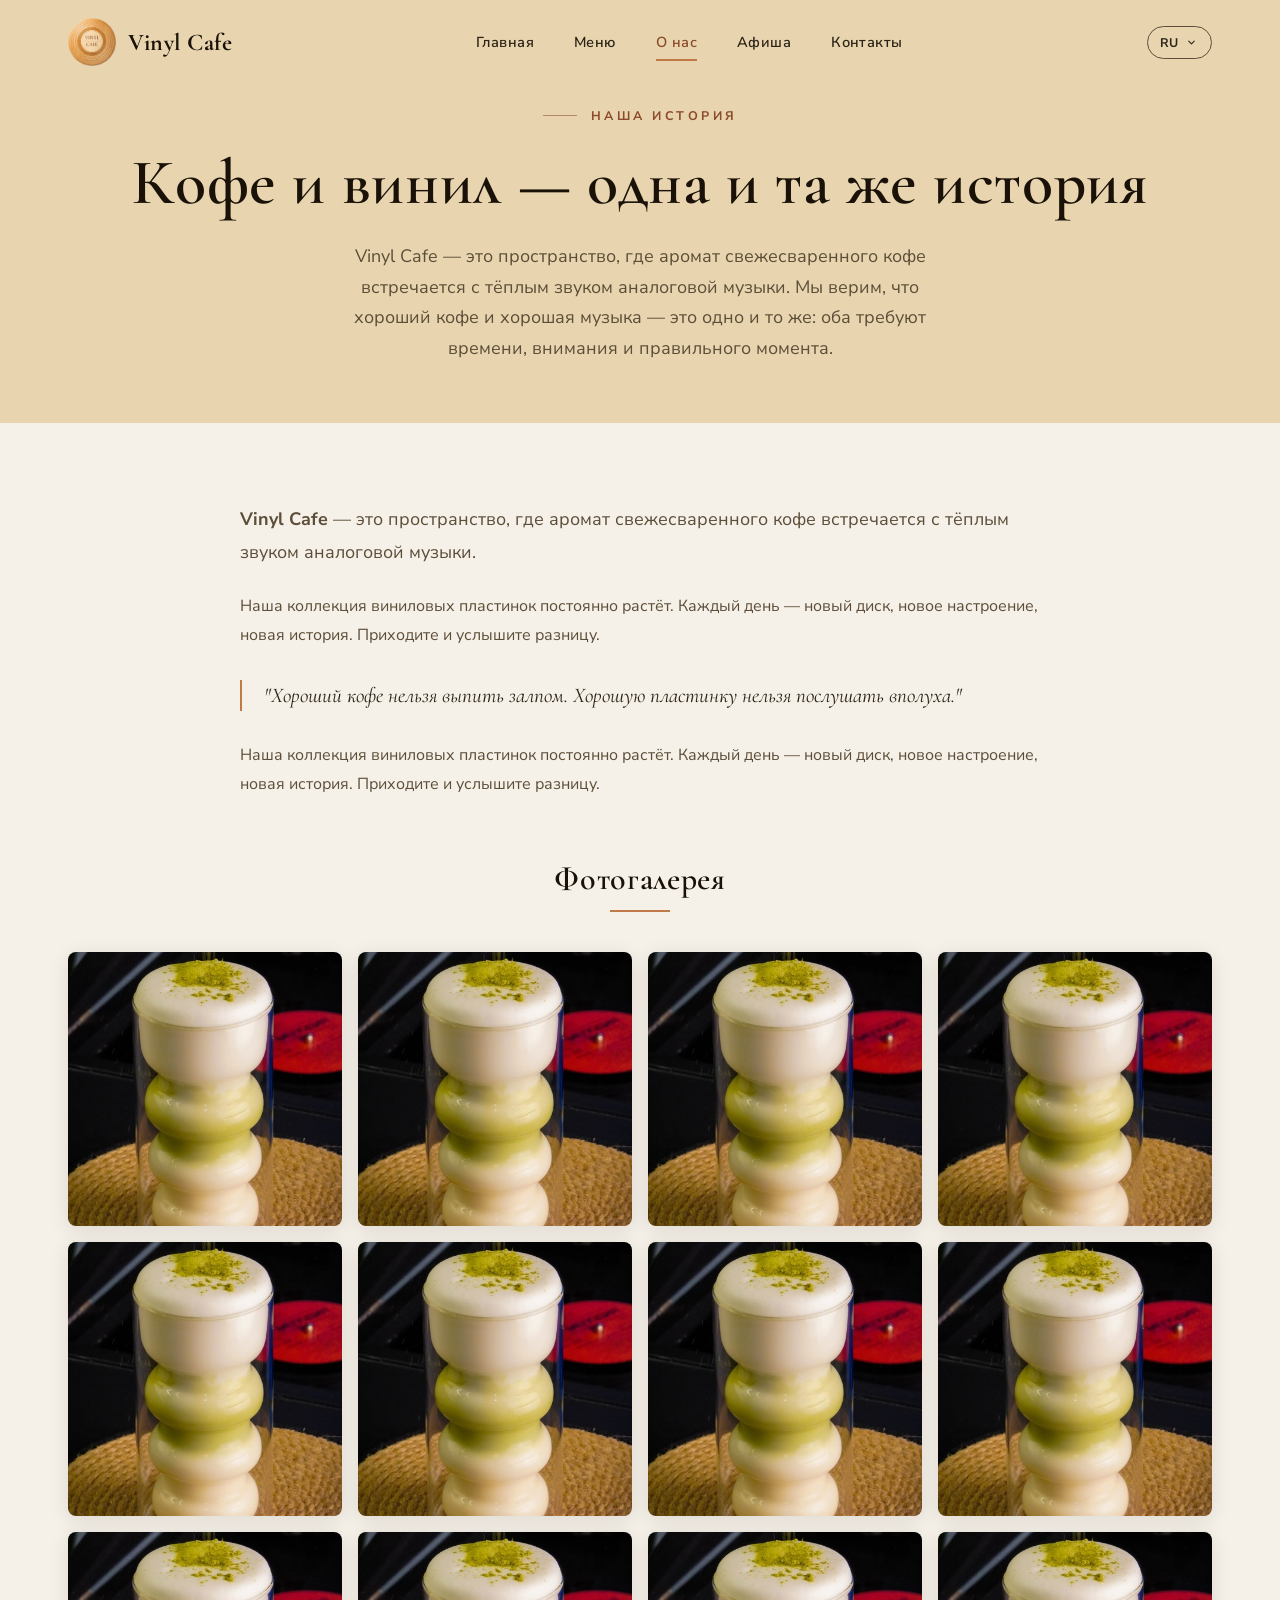
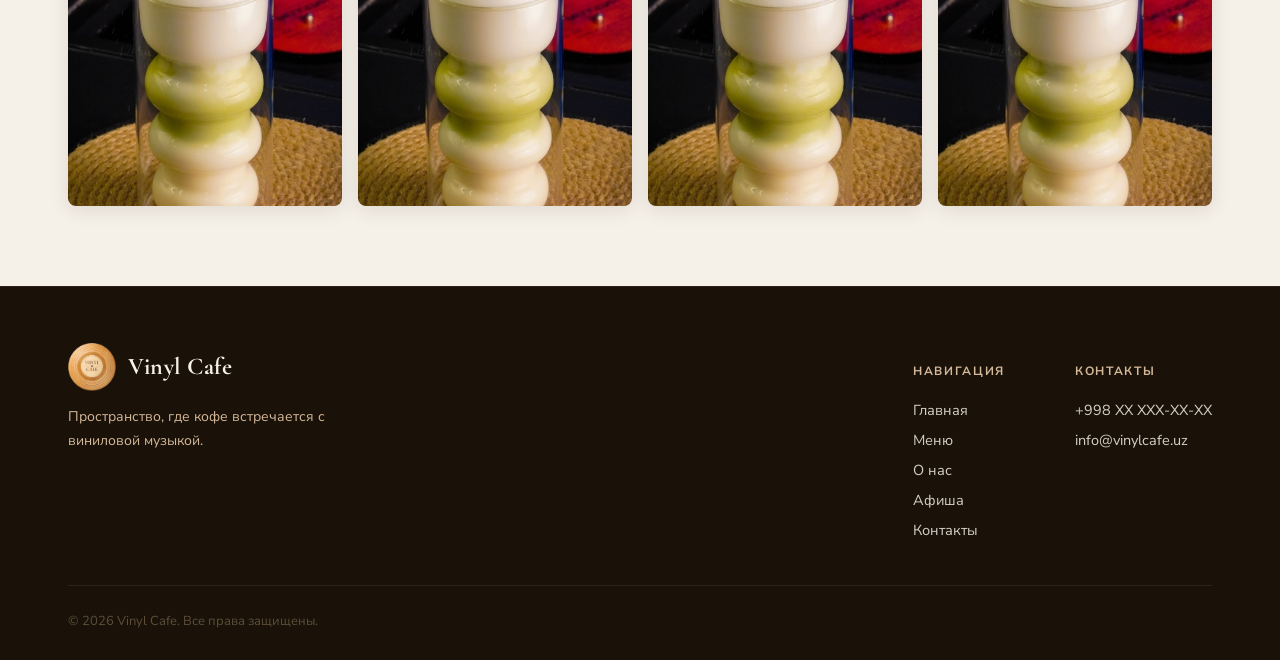
==== commit 0e4d5b4d: "Update about.html" ====
--- a/about.html
+++ b/about.html
@@ -7,6 +7,7 @@
 <meta name="description" content="История Vinyl Cafe — кофе и винил.">
 <link rel="preconnect" href="https://fonts.googleapis.com">
 <link rel="stylesheet" href="style.css">
+<link rel="icon" type="image/png" href="assets/images/logo_bg.png">
 </head>
 <body>
 
@@ -250,4 +251,4 @@
 <script src="i18n.js"></script>
 <script src="script.js"></script>
 </body>
-</html>+</html>
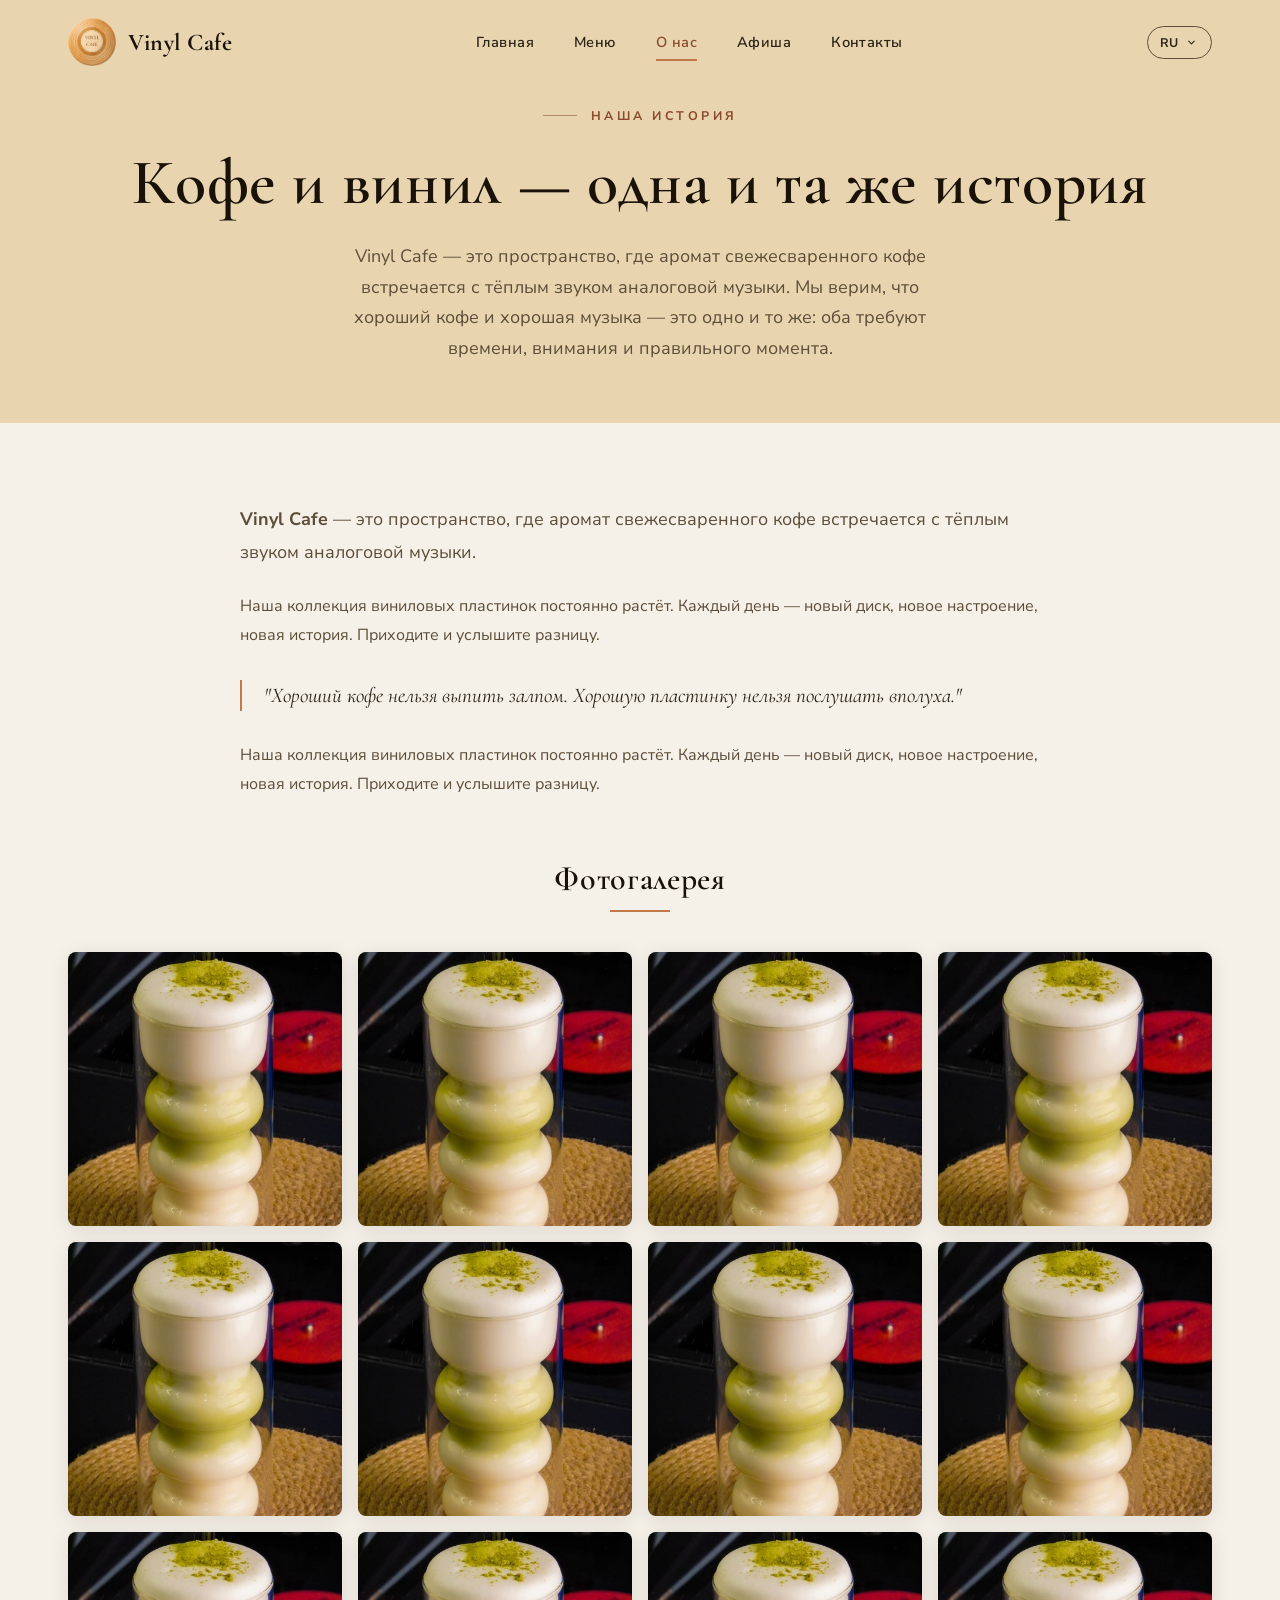
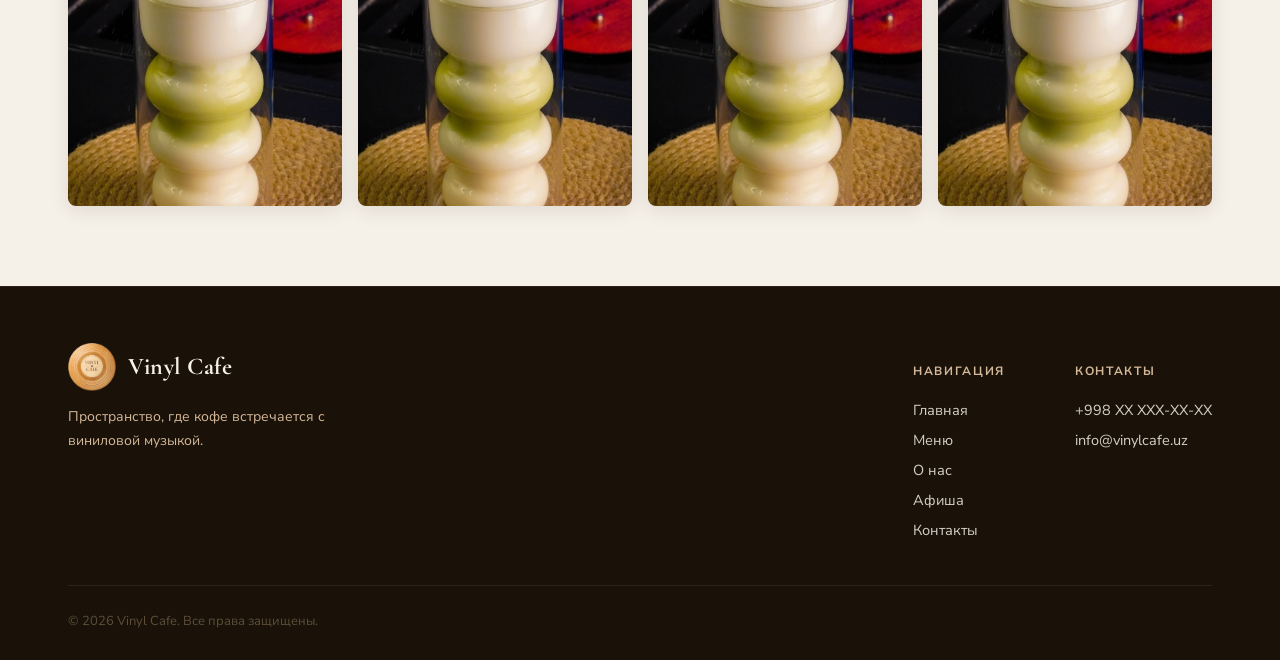
==== commit 9e0c908a: "Update about.html" ====
--- a/about.html
+++ b/about.html
@@ -3,6 +3,7 @@
 <head>
 <meta charset="UTF-8">
 <meta name="viewport" content="width=device-width, initial-scale=1.0">
+<meta name="viewport" content="width=device-width, initial-scale=1.0, maximum-scale=1.0, user-scalable=no, viewport-fit=cover">
 <title>О нас — Vinyl Cafe</title>
 <meta name="description" content="История Vinyl Cafe — кофе и винил.">
 <link rel="preconnect" href="https://fonts.googleapis.com">
--- a/style.css
+++ b/style.css
@@ -1743,4 +1743,120 @@
   .contact-item a {
     font-size: clamp(15px, 3.5vw, 17px);
   }
-}+}
+/* ─── ФИКСЫ ДЛЯ МОБИЛЬНОЙ HERO (ЧТОБЫ НЕ ДЁРГАЛАСЬ) ─── */
+@media (max-width: 768px) {
+  .hero__text {
+    min-height: 280px;
+    display: flex;
+    flex-direction: column;
+    justify-content: center;
+  }
+  
+  .hero__slogan {
+    min-height: 120px;
+    display: flex;
+    flex-direction: column;
+    justify-content: center;
+  }
+  
+  .hero__sub {
+    min-height: 60px;
+  }
+}
+
+@media (max-width: 480px) {
+  .hero__text {
+    min-height: 240px;
+  }
+  
+  .hero__slogan {
+    min-height: 100px;
+    font-size: 26px;
+  }
+  
+  .hero__sub {
+    min-height: 50px;
+    font-size: 13px;
+  }
+}
+/* ─── ПЛАВНОЕ ПОЯВЛЕНИЕ СТРАНИЦ ─── */
+body {
+  animation: fadeIn 0.5s ease forwards;
+}
+
+@keyframes fadeIn {
+  from {
+    opacity: 0;
+    transform: translateY(12px);
+  }
+  to {
+    opacity: 1;
+    transform: translateY(0);
+  }
+}
+/* ════════════════════════════════════════════════════════
+   FIX: SAFE AREA ДЛЯ МОБИЛЬНЫХ УСТРОЙСТВ
+   ════════════════════════════════════════════════════════ */
+
+:root {
+  --safe-top: env(safe-area-inset-top, 0px);
+  --safe-bottom: env(safe-area-inset-bottom, 0px);
+  --nav-h-mobile: 68px;
+}
+
+/* Навигация */
+.nav {
+  padding-top: var(--safe-top);
+}
+
+.nav.is-scrolled {
+  padding-top: var(--safe-top);
+}
+
+/* Hero */
+.hero {
+  padding-top: calc(var(--nav-h) + var(--safe-top));
+}
+
+/* Табы меню */
+.menu-tabs-wrap {
+  top: calc(68px + var(--safe-top));
+}
+
+/* ─── МОБИЛЬНАЯ ВЕРСИЯ ─── */
+@media (max-width: 768px) {
+  .nav {
+    height: var(--nav-h-mobile);
+    padding-top: var(--safe-top);
+  }
+  
+  .nav.is-scrolled {
+    height: var(--nav-h-mobile);
+  }
+  
+  .hero {
+    padding-top: calc(var(--nav-h-mobile) + var(--safe-top));
+  }
+  
+  .hero__content {
+    padding-top: calc(20px + var(--safe-top));
+    padding-bottom: calc(40px + var(--safe-bottom));
+  }
+  
+  .menu-tabs-wrap {
+    top: calc(var(--nav-h-mobile) + var(--safe-top));
+  }
+  
+  .page-hero {
+    padding-top: calc(var(--nav-h-mobile) + var(--safe-top) + 20px);
+  }
+  
+  .about-page,
+  .menu-body,
+  .events-page,
+  .contacts-page {
+    padding-top: calc(20px + var(--safe-top));
+    padding-bottom: calc(40px + var(--safe-bottom));
+  }
+}
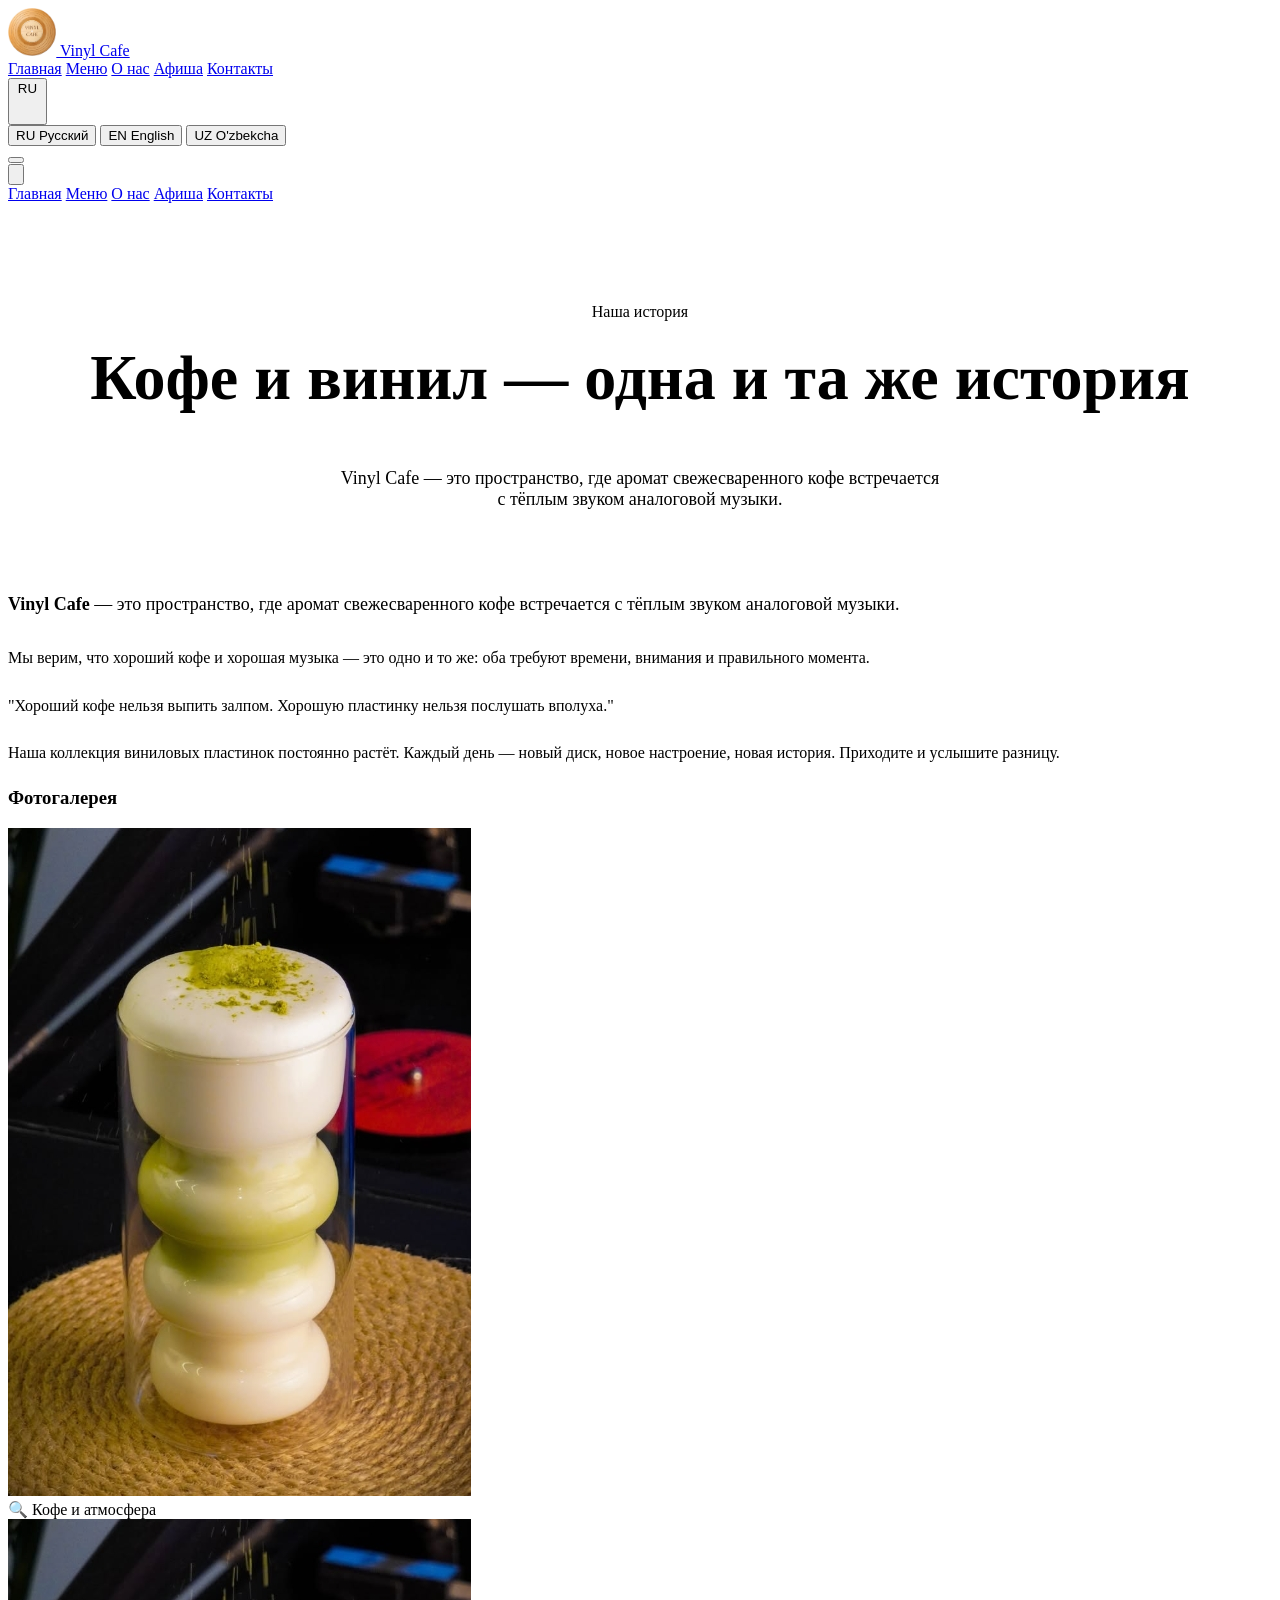
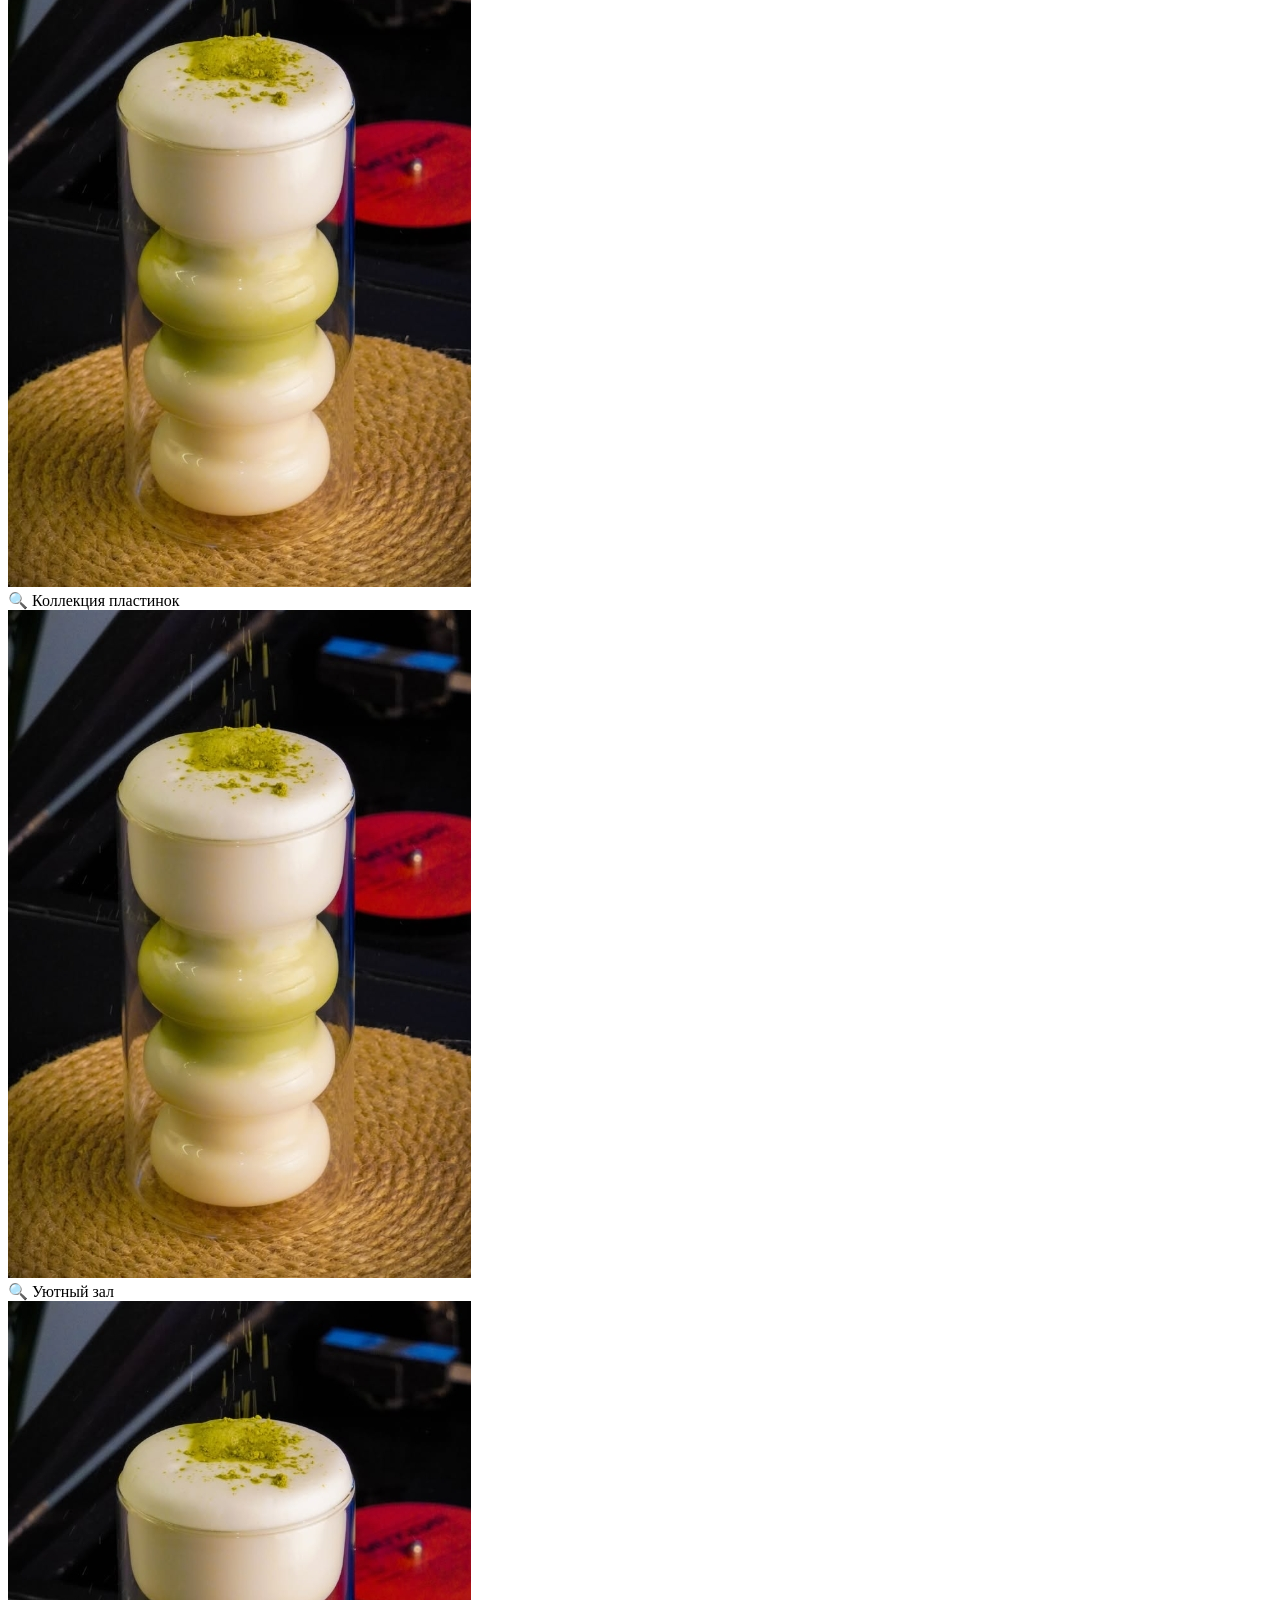
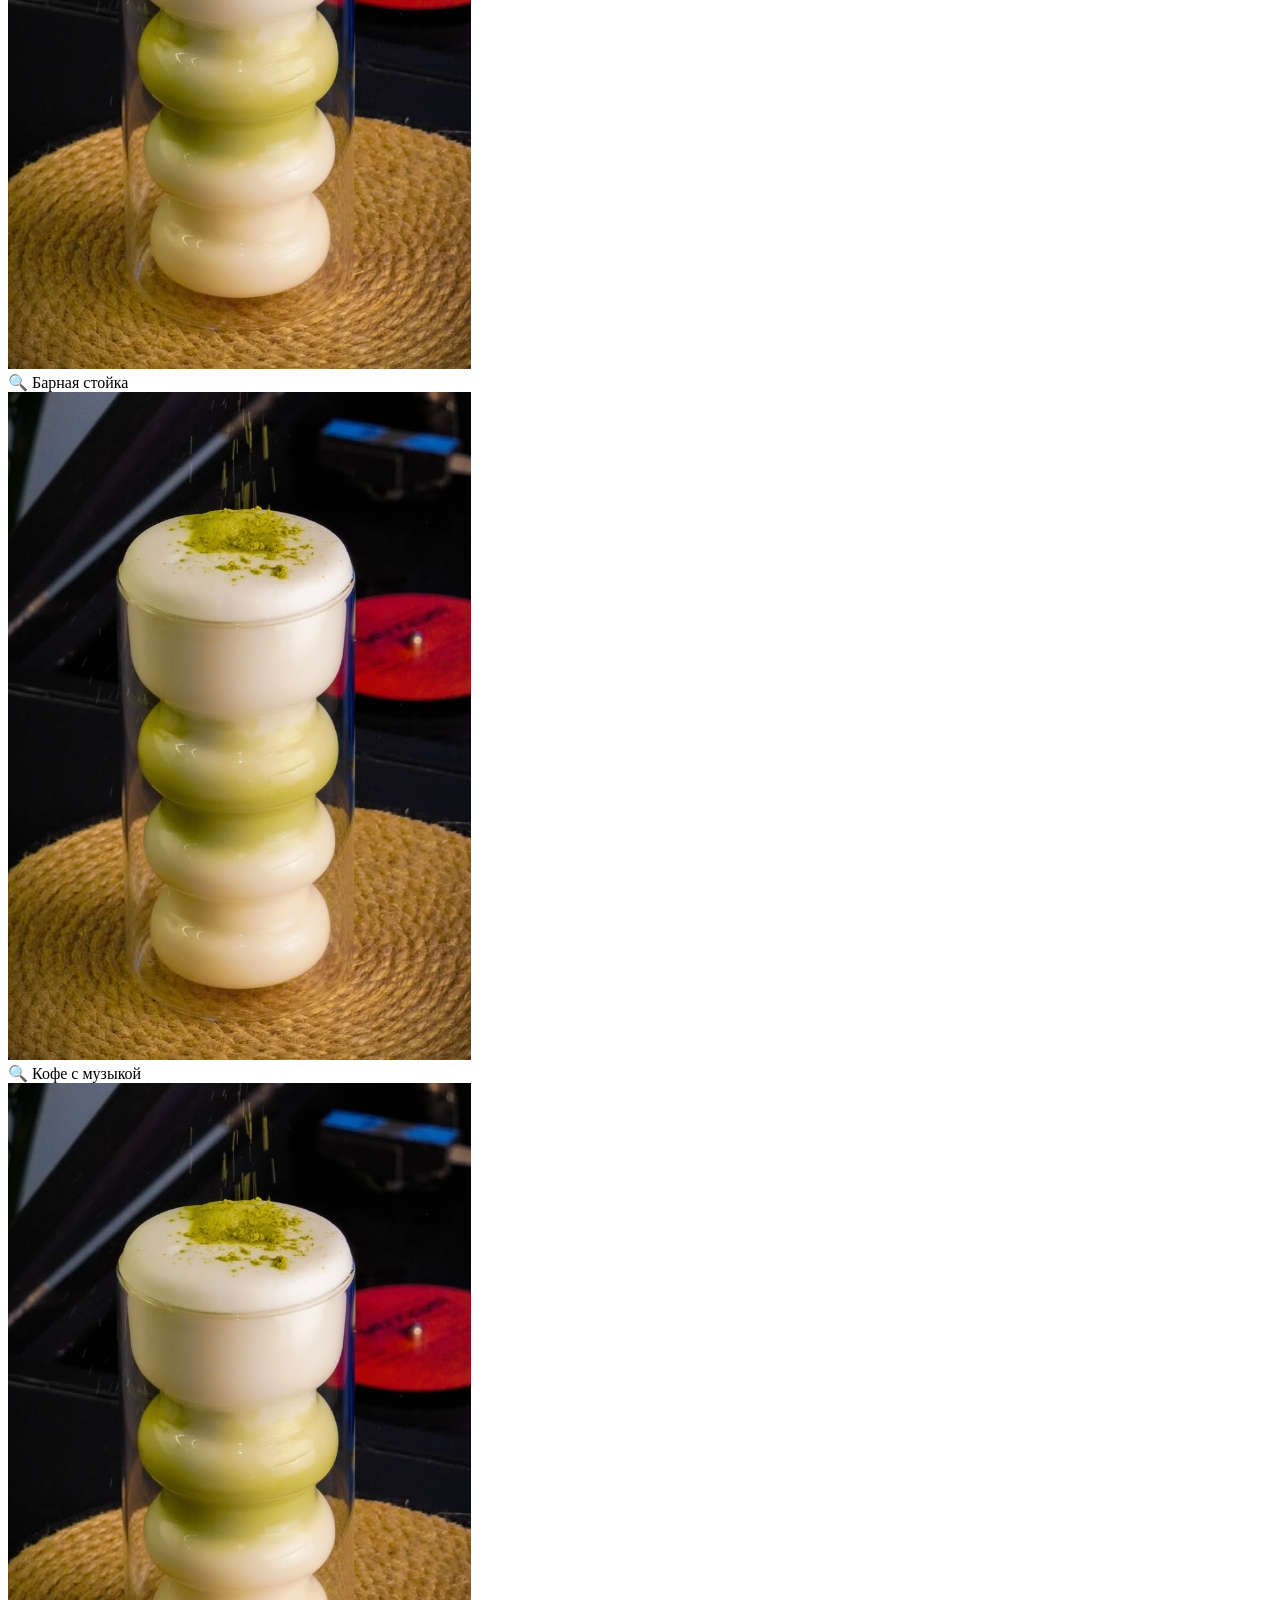
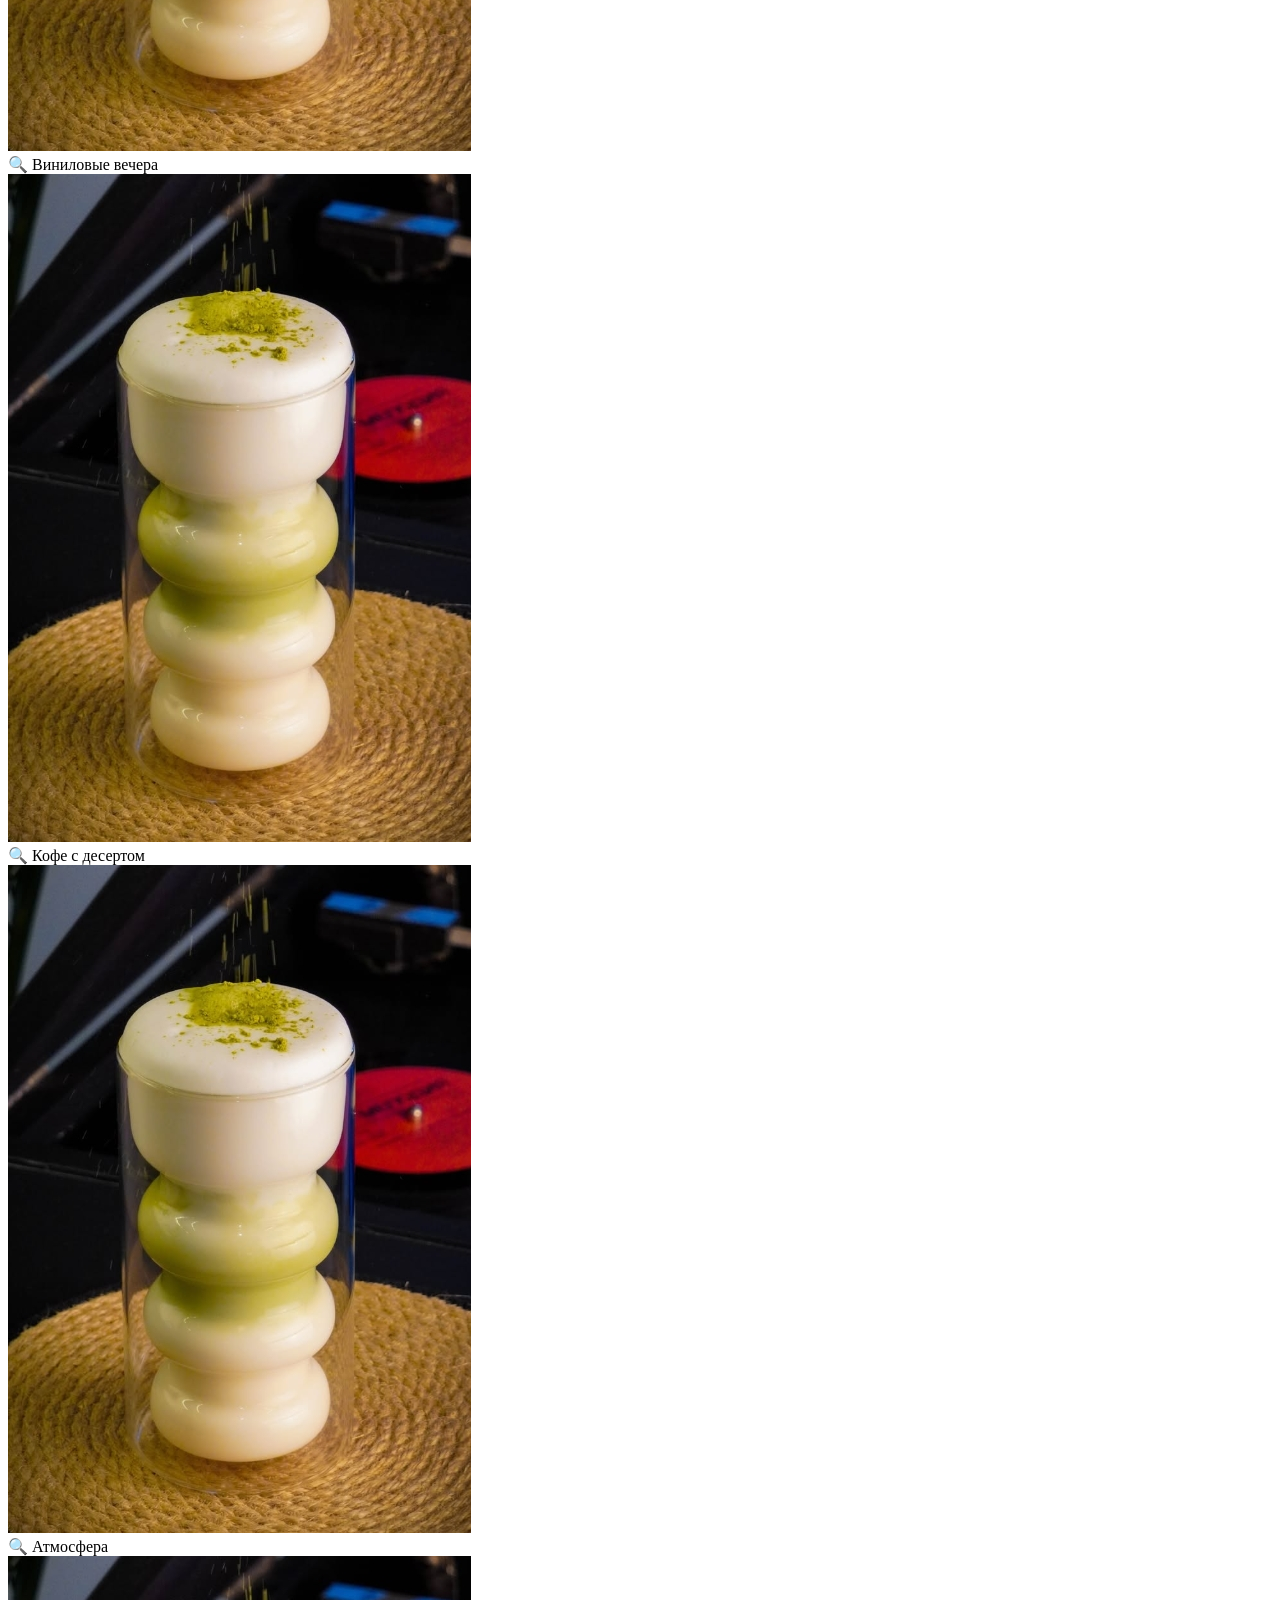
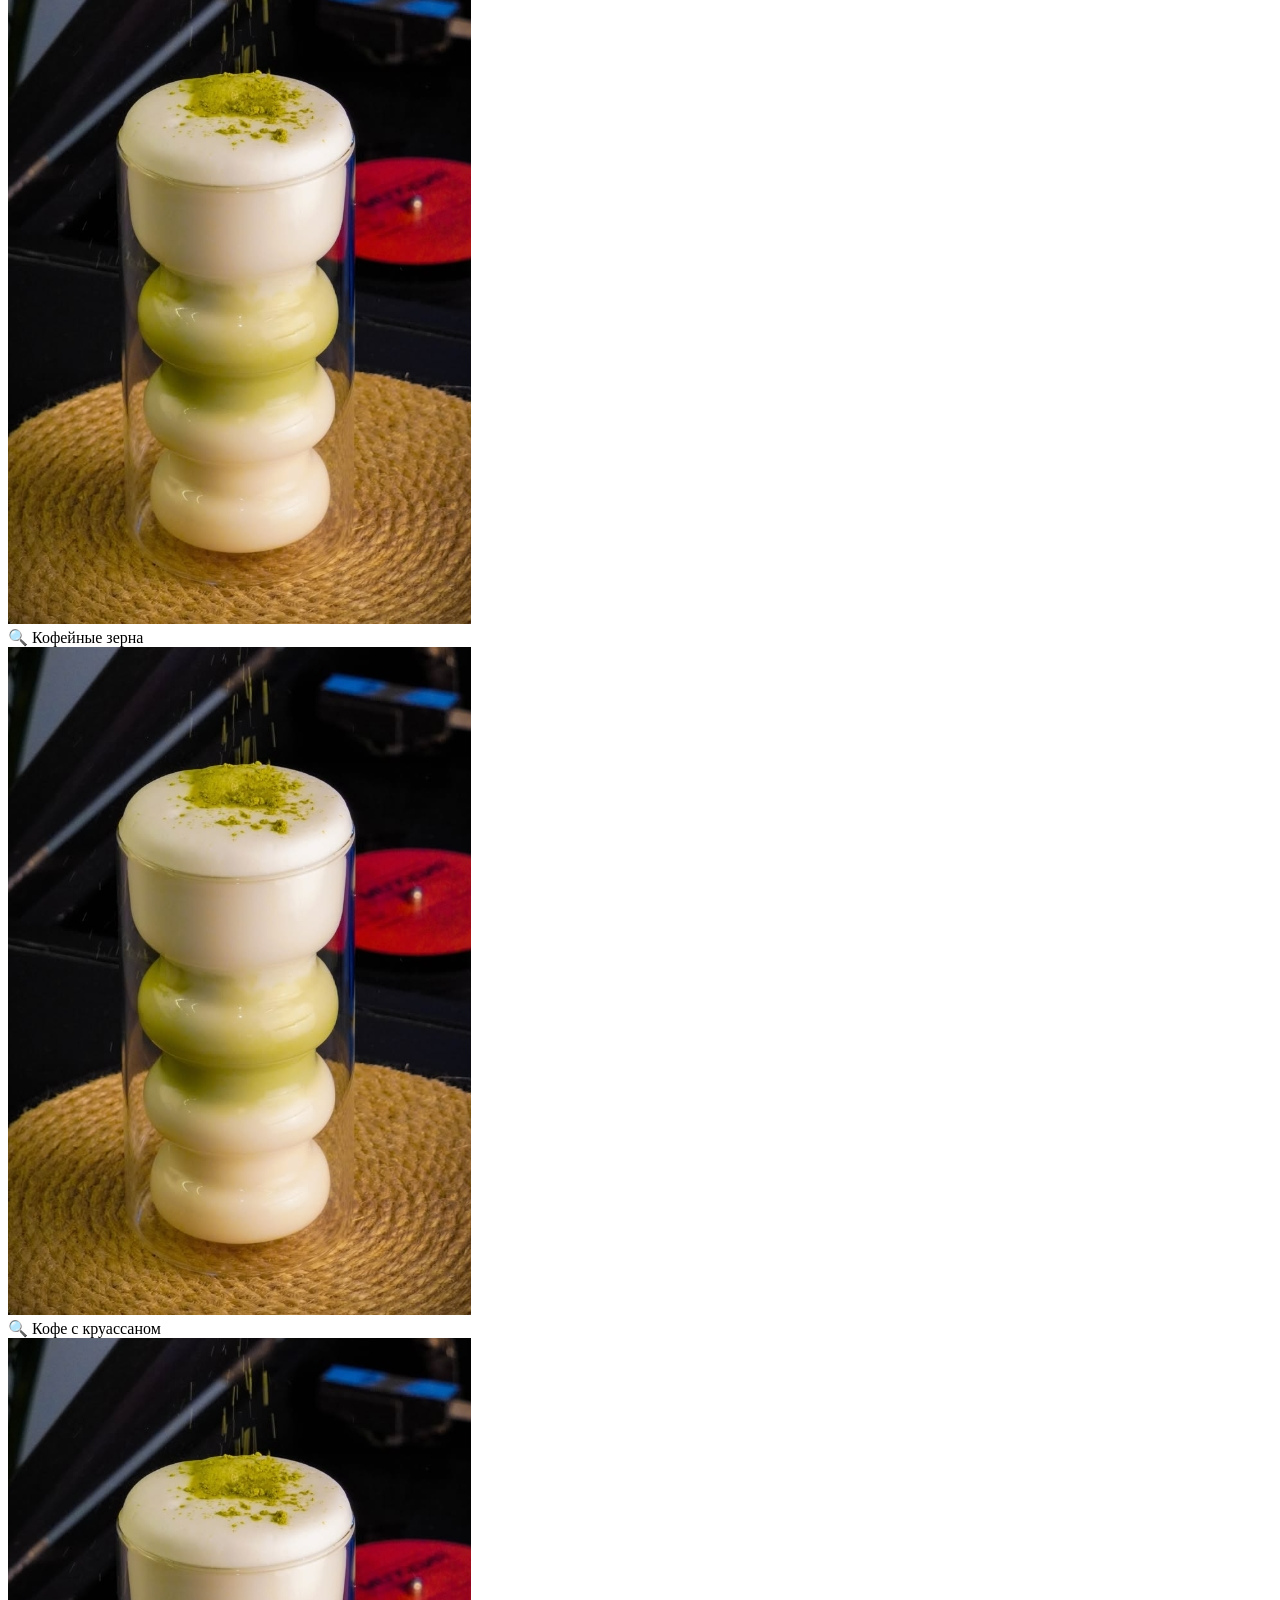
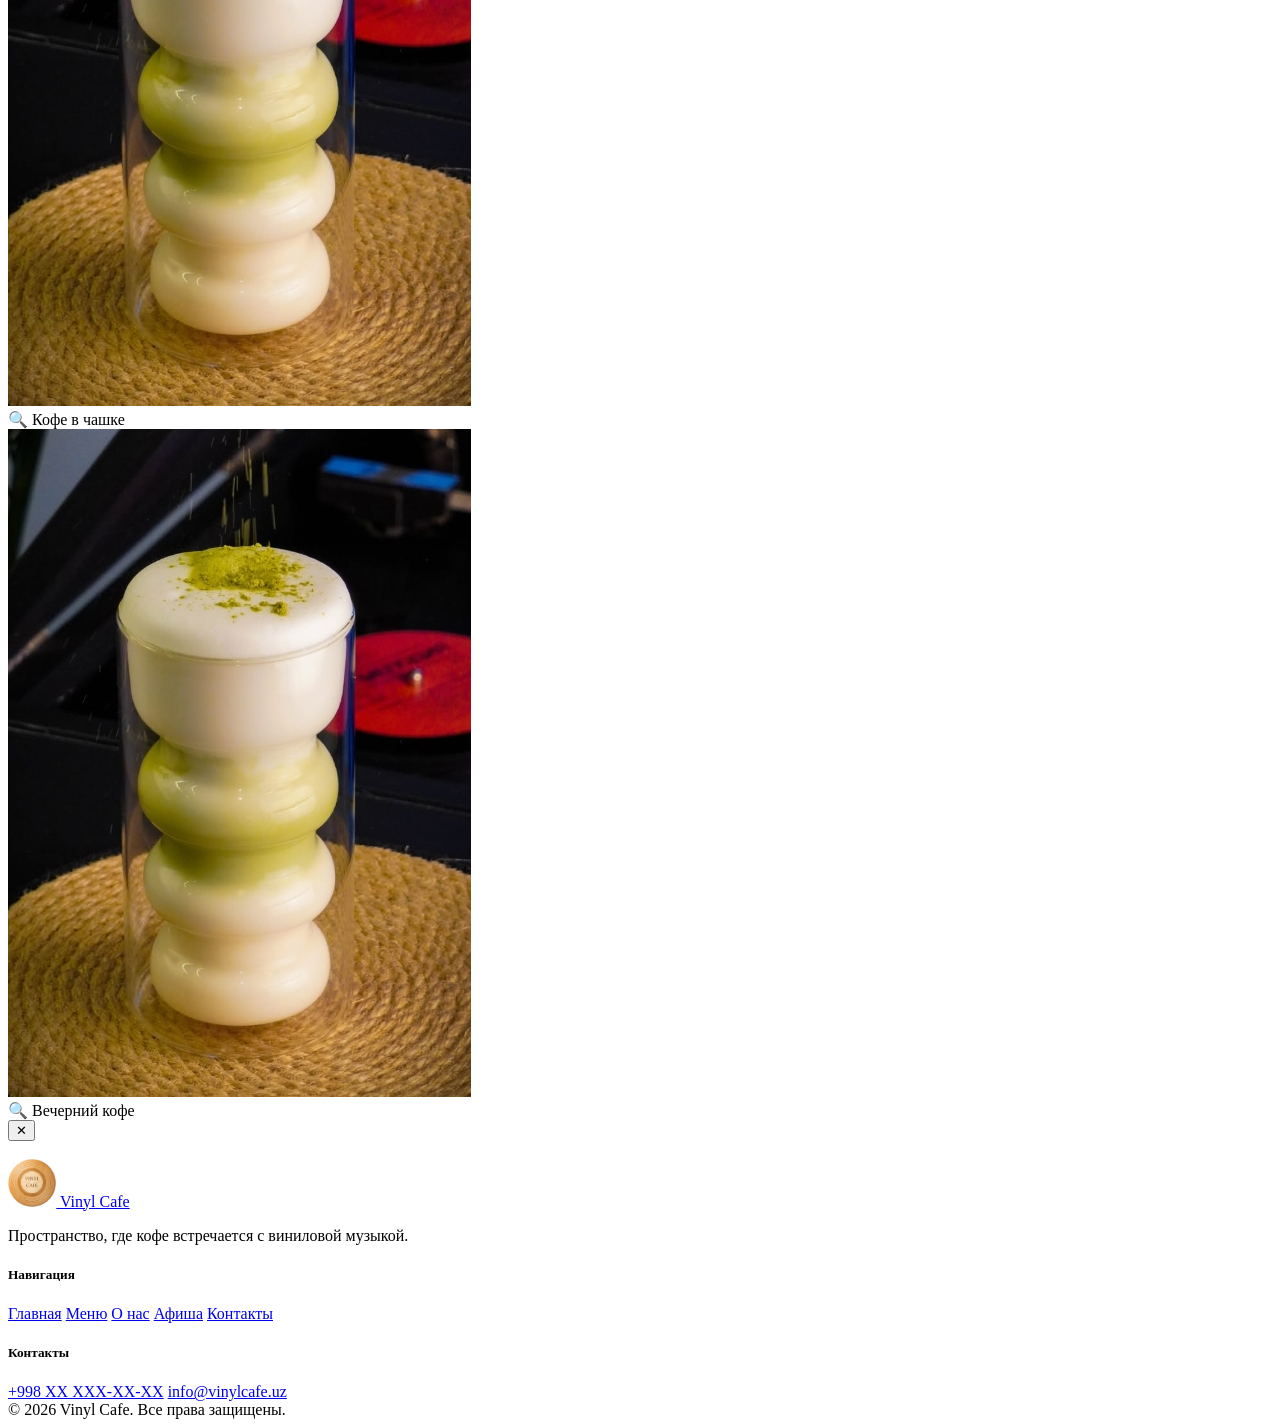
==== commit 6ec97354: "Add files via upload" ====
--- a/about.html
+++ b/about.html
@@ -3,7 +3,6 @@
 <head>
 <meta charset="UTF-8">
 <meta name="viewport" content="width=device-width, initial-scale=1.0">
-<meta name="viewport" content="width=device-width, initial-scale=1.0, maximum-scale=1.0, user-scalable=no, viewport-fit=cover">
 <title>О нас — Vinyl Cafe</title>
 <meta name="description" content="История Vinyl Cafe — кофе и винил.">
 <link rel="preconnect" href="https://fonts.googleapis.com">
@@ -252,4 +251,4 @@
 <script src="i18n.js"></script>
 <script src="script.js"></script>
 </body>
-</html>
+</html>
